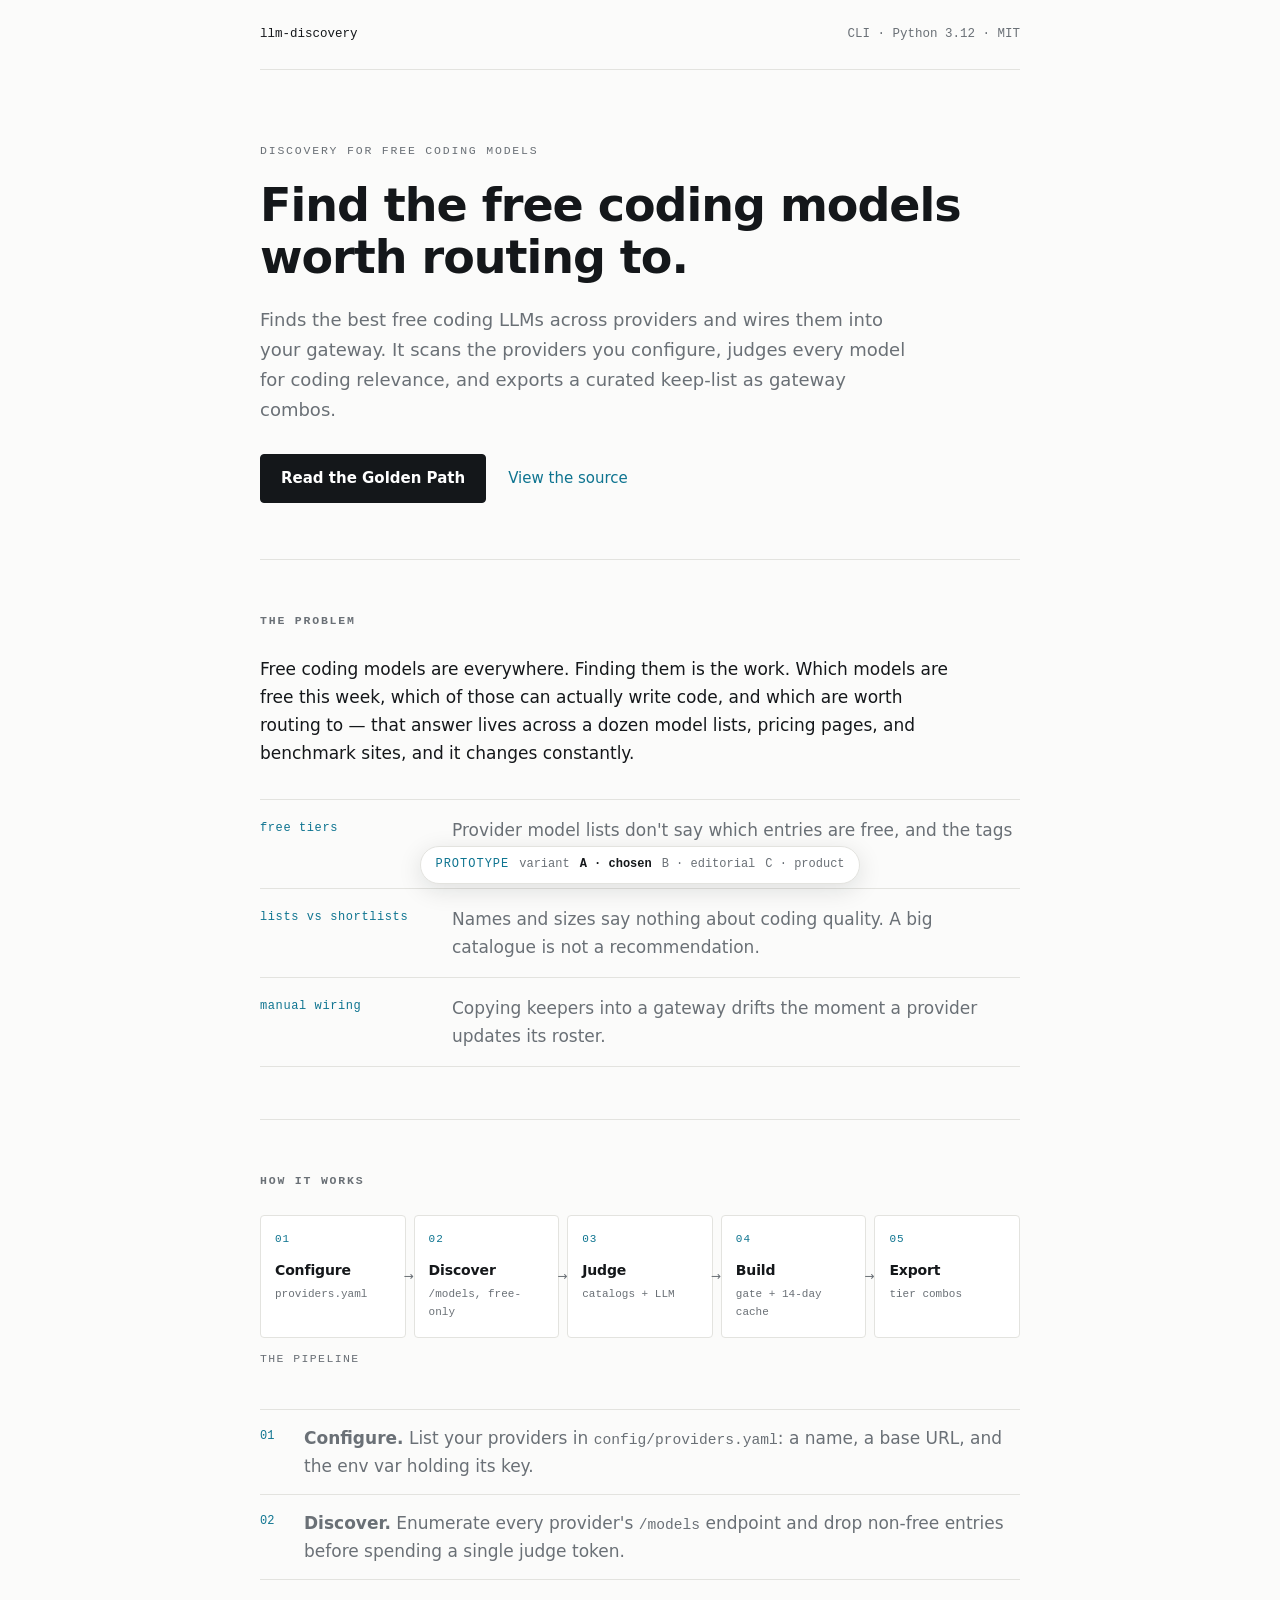
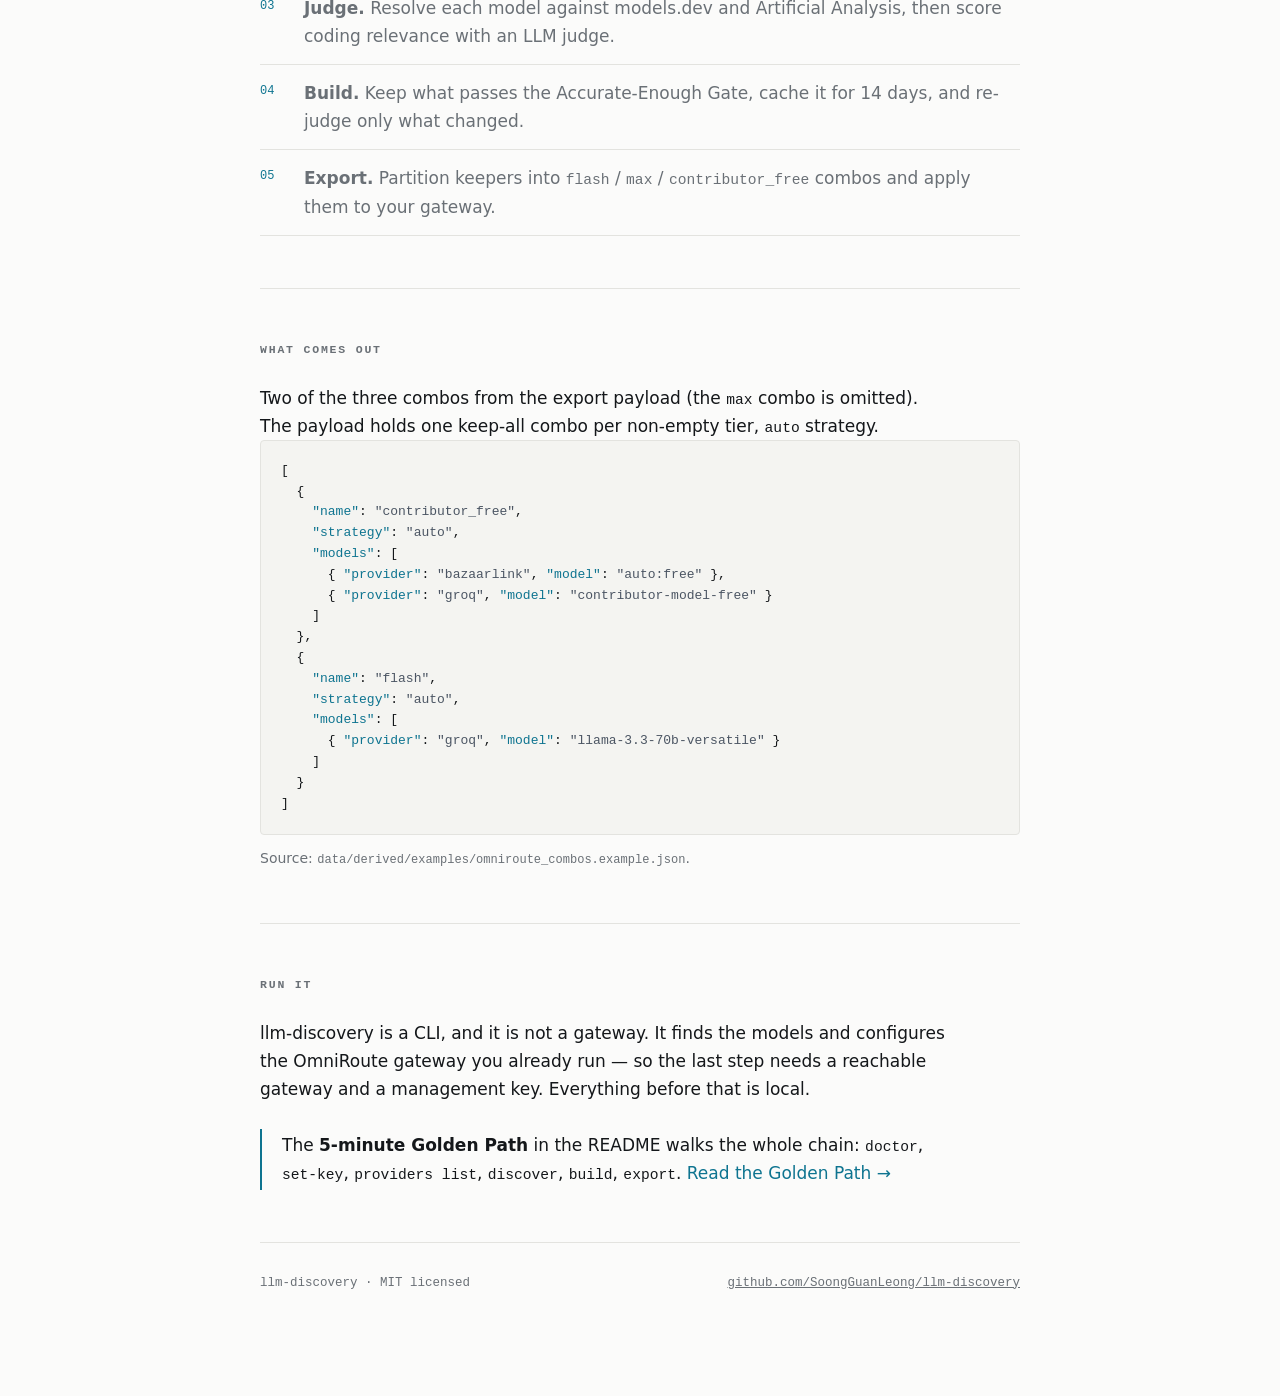
==== site/index.html @ a4102800 "prototype(#299): stop the variant bar clipping at 320px The bar was centred with left:50% and a tran" ====
<!doctype html>
<html lang="en">
<head>
<meta charset="utf-8">
<meta name="viewport" content="width=device-width, initial-scale=1">
<title>llm-discovery — free coding LLMs, wired into your gateway</title>
<meta name="description" content="Finds the best free coding LLMs across providers and wires them into your gateway.">
<style>
  :root {
    --bg: #fbfbfa;
    --ink: #14171a;
    --muted: #6a7076;
    --rule: #e3e3df;
    --tint: #f4f4f1;
    --accent: #0e7490;
    --sans: system-ui, -apple-system, "Segoe UI", Roboto, Helvetica, Arial, sans-serif;
    --mono: ui-monospace, SFMono-Regular, "SF Mono", Menlo, Consolas, monospace;
  }
  * { box-sizing: border-box; }
  html { -webkit-text-size-adjust: 100%; }
  body {
    margin: 0;
    padding: 0 24px 104px;
    background: var(--bg);
    color: var(--ink);
    font-family: var(--sans);
    font-size: 17px;
    line-height: 1.65;
  }
  .wrap { max-width: 760px; margin: 0 auto; }
  a { color: var(--accent); text-decoration: none; }
  a:hover { text-decoration: underline; text-underline-offset: 3px; }
  code { font-family: var(--mono); font-size: .86em; overflow-wrap: anywhere; }
  h1 { margin: 0; font-size: clamp(30px, 4.6vw, 46px); font-weight: 650; line-height: 1.14; letter-spacing: -0.022em; }

  header.top {
    display: flex;
    justify-content: space-between;
    align-items: baseline;
    gap: 12px;
    padding: 24px 0;
    border-bottom: 1px solid var(--rule);
    font-family: var(--mono);
    font-size: 12.5px;
    color: var(--muted);
  }
  header.top .name { color: var(--ink); }

  .hero { padding: 72px 0 56px; border-bottom: 1px solid var(--rule); }
  .eyebrow {
    margin: 0 0 18px;
    font-family: var(--mono);
    font-size: 11.5px;
    letter-spacing: 1.8px;
    text-transform: uppercase;
    color: var(--muted);
  }
  .hero h1 { max-width: 22ch; }
  .hero p.lede {
    max-width: 58ch;
    margin: 22px 0 30px;
    font-size: clamp(16px, 1.8vw, 18px);
    color: var(--muted);
  }
  .cta { display: flex; flex-wrap: wrap; align-items: center; gap: 22px; }
  .btn {
    display: inline-block;
    padding: 11px 20px;
    background: var(--ink);
    border: 1px solid var(--ink);
    border-radius: 4px;
    color: #fff;
    font-size: 15px;
    font-weight: 600;
  }
  .btn:hover { text-decoration: none; background: #2b3138; border-color: #2b3138; }
  .cta .quiet { font-size: 15px; }

  section { padding: 52px 0; border-bottom: 1px solid var(--rule); }
  section > h2 {
    margin: 0 0 24px;
    font-family: var(--mono);
    font-size: 11.5px;
    font-weight: 600;
    letter-spacing: 1.8px;
    text-transform: uppercase;
    color: var(--muted);
  }
  .measure { max-width: 64ch; }
  .measure p { margin: 0 0 20px; }
  .measure p:last-child { margin-bottom: 0; }

  ul.problems { list-style: none; margin: 32px 0 0; padding: 0; }
  ul.problems li {
    display: grid;
    grid-template-columns: 168px 1fr;
    gap: 24px;
    padding: 16px 0;
    border-top: 1px solid var(--rule);
  }
  ul.problems li:last-child { border-bottom: 1px solid var(--rule); }
  ul.problems .label {
    font-family: var(--mono);
    font-size: 12px;
    letter-spacing: .6px;
    color: var(--accent);
    padding-top: 3px;
  }
  ul.problems .text { color: var(--muted); }

  .pipe { display: grid; grid-template-columns: repeat(5, 1fr); gap: 8px; margin: 0; }
  .pipe .cell {
    position: relative;
    padding: 14px 14px 16px;
    background: #fff;
    border: 1px solid var(--rule);
    border-radius: 4px;
  }
  .pipe .n {
    display: block;
    margin-bottom: 10px;
    font-family: var(--mono);
    font-size: 11px;
    letter-spacing: 1px;
    color: var(--accent);
  }
  .pipe .label { display: block; font-size: 14px; font-weight: 600; letter-spacing: -0.01em; }
  .pipe .hint { display: block; margin-top: 3px; font-family: var(--mono); font-size: 11px; color: var(--muted); }
  .pipe .cell:not(:last-child)::after {
    content: "→";
    position: absolute;
    right: -9px;
    top: 50%;
    transform: translateY(-50%);
    font-size: 12px;
    color: var(--muted);
  }
  .pipe-caption {
    margin: 12px 0 0;
    font-family: var(--mono);
    font-size: 11.5px;
    letter-spacing: 1.4px;
    text-transform: uppercase;
    color: var(--muted);
  }
  ol.notes { list-style: none; margin: 40px 0 0; padding: 0; }
  ol.notes li {
    display: grid;
    grid-template-columns: 30px 1fr;
    gap: 14px;
    padding: 14px 0;
    border-top: 1px solid var(--rule);
  }
  ol.notes li:last-child { border-bottom: 1px solid var(--rule); }
  ol.notes .n { font-family: var(--mono); font-size: 12px; color: var(--accent); padding-top: 3px; }
  ol.notes b { font-weight: 600; }
  ol.notes span { color: var(--muted); }

  pre {
    margin: 0;
    padding: 20px;
    overflow-x: auto;
    background: var(--tint);
    border: 1px solid var(--rule);
    border-radius: 4px;
    font-family: var(--mono);
    font-size: 13px;
    line-height: 1.6;
  }
  pre .k { color: var(--accent); }
  pre .s { color: #4b5563; }
  .caption { margin: 12px 0 0; font-size: 14px; color: var(--muted); }

  .note {
    margin-top: 26px;
    padding: 2px 0 2px 20px;
    border-left: 2px solid var(--accent);
  }
  .note p { margin: 0; }

  footer {
    display: flex;
    justify-content: space-between;
    flex-wrap: wrap;
    gap: 8px;
    padding: 30px 0 0;
    font-family: var(--mono);
    font-size: 12.5px;
    color: var(--muted);
  }
  footer a { color: var(--muted); text-decoration: underline; }

  .proto-bar {
    position: fixed;
    left: 12px;
    right: 12px;
    bottom: 16px;
    margin: 0 auto;
    width: fit-content;
    display: flex;
    flex-wrap: wrap;
    justify-content: center;
    align-items: center;
    gap: 4px 10px;
    max-width: calc(100vw - 24px);
    padding: 8px 14px;
    background: #fff;
    border: 1px solid var(--rule);
    border-radius: 999px;
    box-shadow: 0 6px 24px rgba(20,23,26,.12);
    font-family: var(--mono);
    font-size: 12px;
    color: var(--muted);
    white-space: nowrap;
  }
  .proto-bar .tag { color: var(--accent); letter-spacing: 1px; }
  .proto-bar a { color: var(--muted); }
  .proto-bar a.here { color: var(--ink); font-weight: 700; }

  @media (max-width: 640px) {
    body { font-size: 16.5px; }
    .hero { padding-top: 52px; }
    ul.problems li { grid-template-columns: 1fr; gap: 4px; }
    .pipe { grid-template-columns: repeat(2, 1fr); }
    .pipe .cell:not(:last-child)::after { content: none; }
    .proto-bar { font-size: 11px; padding: 7px 12px; gap: 8px; }
  }
  @media (max-width: 420px) {
    .pipe { grid-template-columns: 1fr; }
    .proto-bar { border-radius: 14px; }
  }
</style>
</head>
<body>
<header class="top wrap">
    <span class="name">llm-discovery</span>
    <span>CLI · Python 3.12 · MIT</span>
</header>

<main class="wrap">

  <div class="hero">
    <p class="eyebrow">Discovery for free coding models</p>
    <h1>Find the free coding models worth routing to.</h1>
    <p class="lede">Finds the best free coding LLMs across providers and wires them into your gateway. It scans the providers you configure, judges every model for coding relevance, and exports a curated keep-list as gateway combos.</p>
    <div class="cta">
      <a class="btn" href="https://github.com/SoongGuanLeong/llm-discovery#5-minute-golden-path">Read the Golden Path</a>
      <a class="quiet" href="https://github.com/SoongGuanLeong/llm-discovery">View the source</a>
    </div>
  </div>

  <section>
    <h2>The problem</h2>
    <div class="measure">
      <p>Free coding models are everywhere. Finding them is the work. Which models are free this week, which of those can actually write code, and which are worth routing to — that answer lives across a dozen model lists, pricing pages, and benchmark sites, and it changes constantly.</p>
    </div>
    <ul class="problems">
      <li>
        <span class="label">free tiers</span>
        <span class="text">Provider model lists don't say which entries are free, and the tags move without notice.</span>
      </li>
      <li>
        <span class="label">lists vs shortlists</span>
        <span class="text">Names and sizes say nothing about coding quality. A big catalogue is not a recommendation.</span>
      </li>
      <li>
        <span class="label">manual wiring</span>
        <span class="text">Copying keepers into a gateway drifts the moment a provider updates its roster.</span>
      </li>
    </ul>
  </section>

  <section>
    <h2>How it works</h2>
    <div class="pipe">
      <div class="cell"><span class="n">01</span><span class="label">Configure</span><span class="hint">providers.yaml</span></div>
      <div class="cell"><span class="n">02</span><span class="label">Discover</span><span class="hint">/models, free-only</span></div>
      <div class="cell"><span class="n">03</span><span class="label">Judge</span><span class="hint">catalogs + LLM</span></div>
      <div class="cell"><span class="n">04</span><span class="label">Build</span><span class="hint">gate + 14-day cache</span></div>
      <div class="cell"><span class="n">05</span><span class="label">Export</span><span class="hint">tier combos</span></div>
    </div>
    <p class="pipe-caption">The pipeline</p>
    <ol class="notes">
      <li><span class="n">01</span><span><b>Configure.</b> <span>List your providers in <code>config/providers.yaml</code>: a name, a base URL, and the env var holding its key.</span></span></li>
      <li><span class="n">02</span><span><b>Discover.</b> <span>Enumerate every provider's <code>/models</code> endpoint and drop non-free entries before spending a single judge token.</span></span></li>
      <li><span class="n">03</span><span><b>Judge.</b> <span>Resolve each model against models.dev and Artificial Analysis, then score coding relevance with an LLM judge.</span></span></li>
      <li><span class="n">04</span><span><b>Build.</b> <span>Keep what passes the Accurate-Enough Gate, cache it for 14 days, and re-judge only what changed.</span></span></li>
      <li><span class="n">05</span><span><b>Export.</b> <span>Partition keepers into <code>flash</code> / <code>max</code> / <code>contributor_free</code> combos and apply them to your gateway.</span></span></li>
    </ol>
  </section>

  <section>
    <h2>What comes out</h2>
    <div class="measure">
      <p>Two of the three combos from the export payload (the <code>max</code> combo is omitted). The payload holds one keep-all combo per non-empty tier, <code>auto</code> strategy.</p>
    </div>
<pre>[
  {
    <span class="k">"name"</span>: <span class="s">"contributor_free"</span>,
    <span class="k">"strategy"</span>: <span class="s">"auto"</span>,
    <span class="k">"models"</span>: [
      { <span class="k">"provider"</span>: <span class="s">"bazaarlink"</span>, <span class="k">"model"</span>: <span class="s">"auto:free"</span> },
      { <span class="k">"provider"</span>: <span class="s">"groq"</span>, <span class="k">"model"</span>: <span class="s">"contributor-model-free"</span> }
    ]
  },
  {
    <span class="k">"name"</span>: <span class="s">"flash"</span>,
    <span class="k">"strategy"</span>: <span class="s">"auto"</span>,
    <span class="k">"models"</span>: [
      { <span class="k">"provider"</span>: <span class="s">"groq"</span>, <span class="k">"model"</span>: <span class="s">"llama-3.3-70b-versatile"</span> }
    ]
  }
]</pre>
    <p class="caption">Source: <code>data/derived/examples/omniroute_combos.example.json</code>.</p>
  </section>

  <section>
    <h2>Run it</h2>
    <div class="measure">
      <p>llm-discovery is a CLI, and it is not a gateway. It finds the models and configures the OmniRoute gateway you already run — so the last step needs a reachable gateway and a management key. Everything before that is local.</p>
      <div class="note">
        <p>The <strong>5-minute Golden Path</strong> in the README walks the whole chain: <code>doctor</code>, <code>set-key</code>, <code>providers list</code>, <code>discover</code>, <code>build</code>, <code>export</code>. <a href="https://github.com/SoongGuanLeong/llm-discovery#5-minute-golden-path">Read the Golden Path →</a></p>
      </div>
    </div>
  </section>

</main>

<footer class="wrap">
  <span>llm-discovery · MIT licensed</span>
  <a href="https://github.com/SoongGuanLeong/llm-discovery">github.com/SoongGuanLeong/llm-discovery</a>
</footer>

<nav class="proto-bar" aria-label="Prototype variants">
  <span class="tag">PROTOTYPE</span>
  <span>variant</span>
  <a class="here" href="index.html" aria-current="page">A · chosen</a>
  <a href="variant-b.html">B · editorial</a>
  <a href="variant-c.html">C · product</a>
</nav>
</body>
</html>
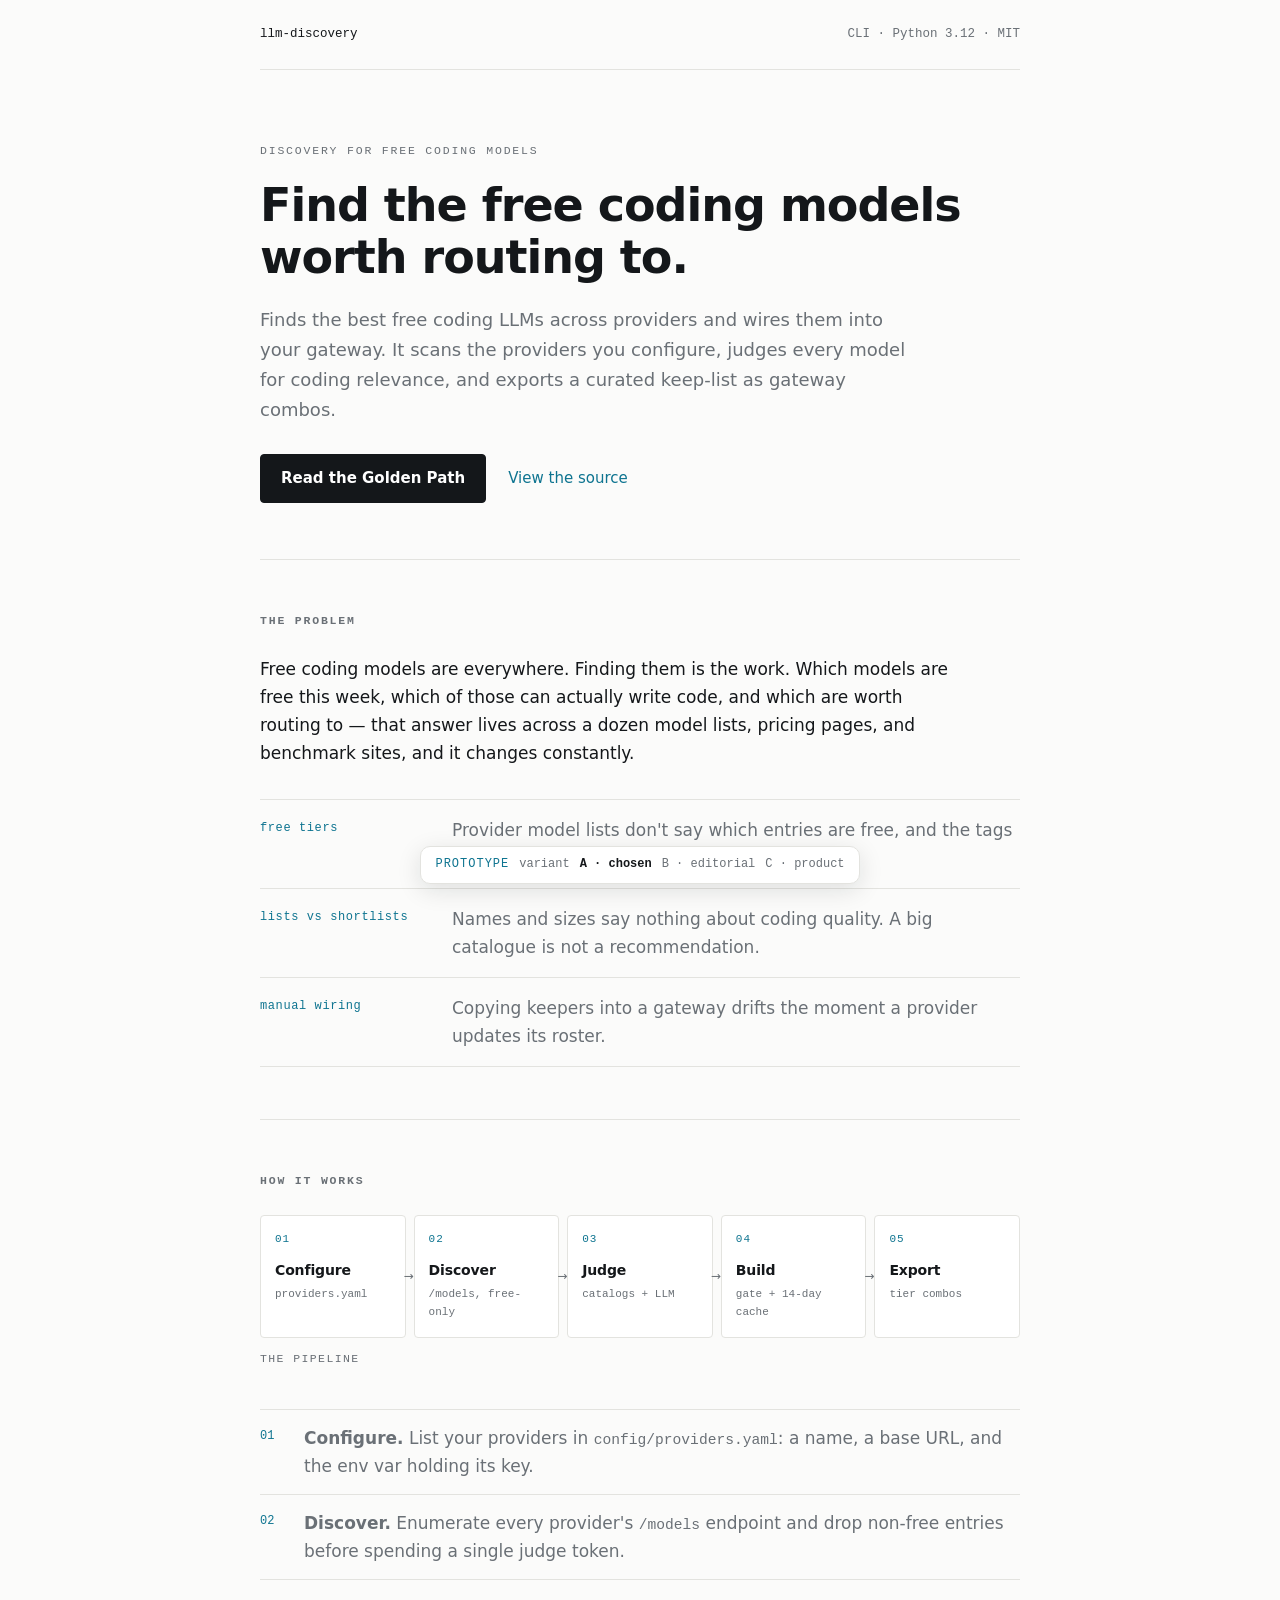
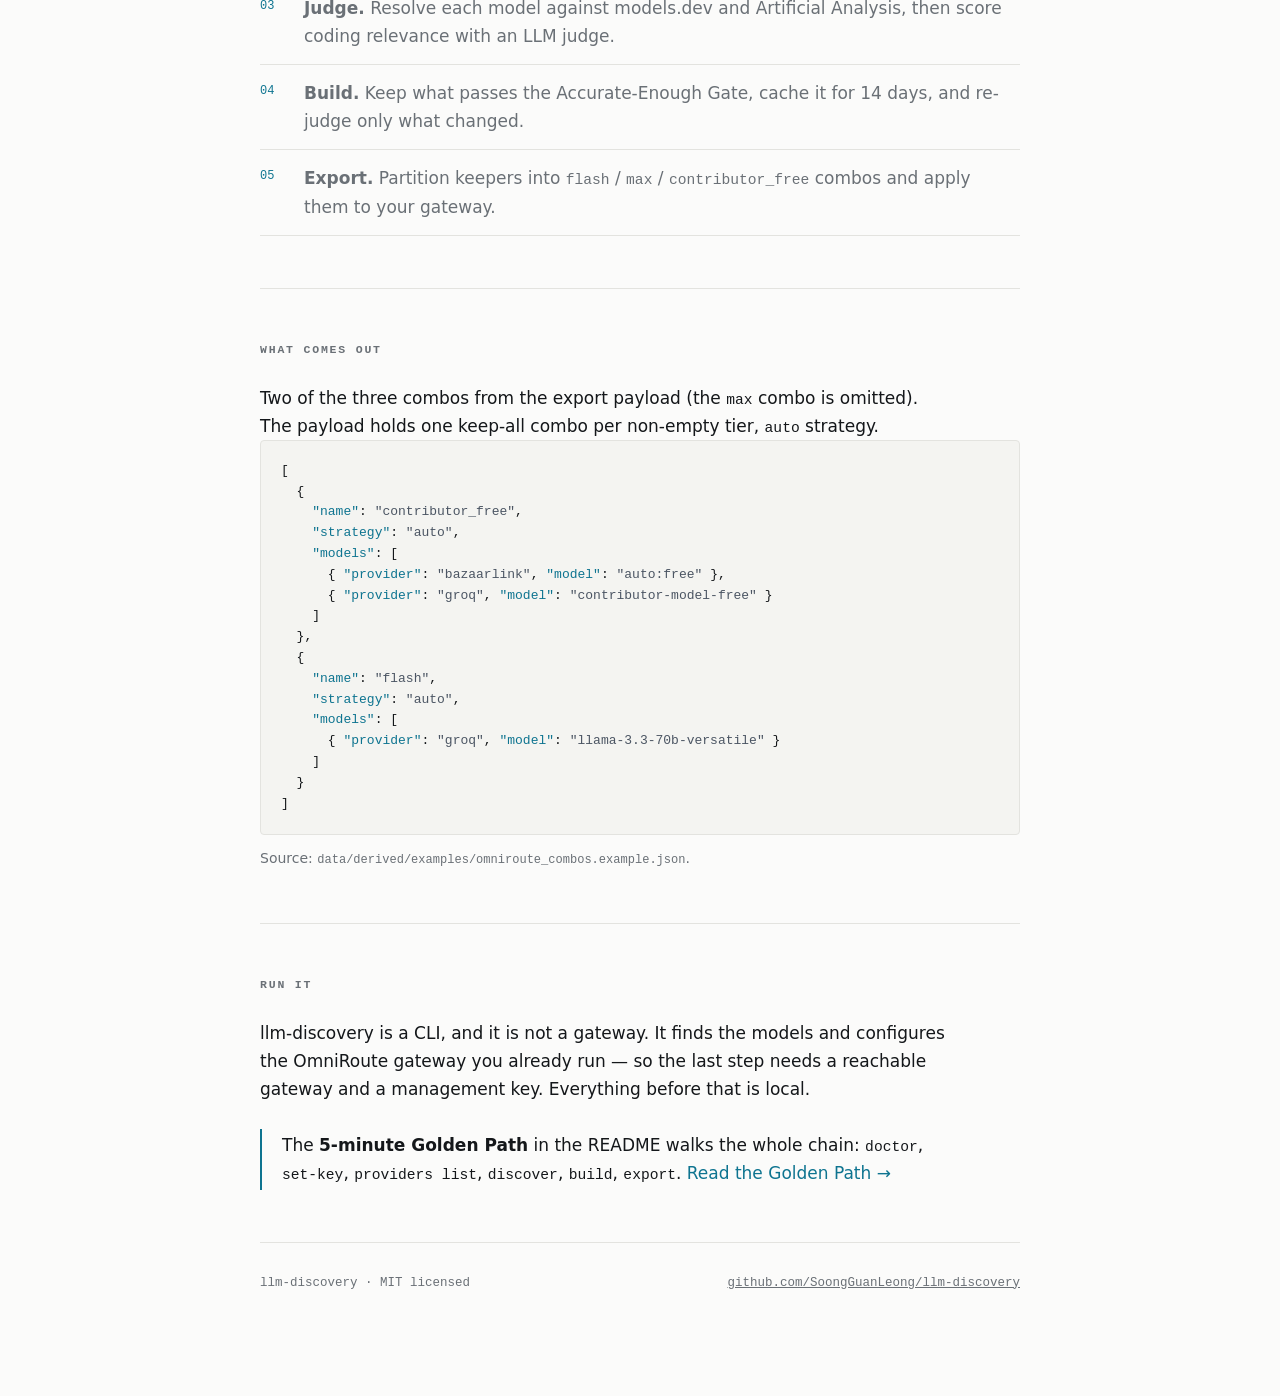
==== commit e39eda4a: "prototype(#299): one radius for the variant bar at every width The 420px rule swapped the bar's pill" ====
--- a/site/index.html
+++ b/site/index.html
@@ -206,7 +206,7 @@
     padding: 8px 14px;
     background: #fff;
     border: 1px solid var(--rule);
-    border-radius: 999px;
+    border-radius: 10px;
     box-shadow: 0 6px 24px rgba(20,23,26,.12);
     font-family: var(--mono);
     font-size: 12px;
@@ -227,7 +227,6 @@
   }
   @media (max-width: 420px) {
     .pipe { grid-template-columns: 1fr; }
-    .proto-bar { border-radius: 14px; }
   }
 </style>
 </head>
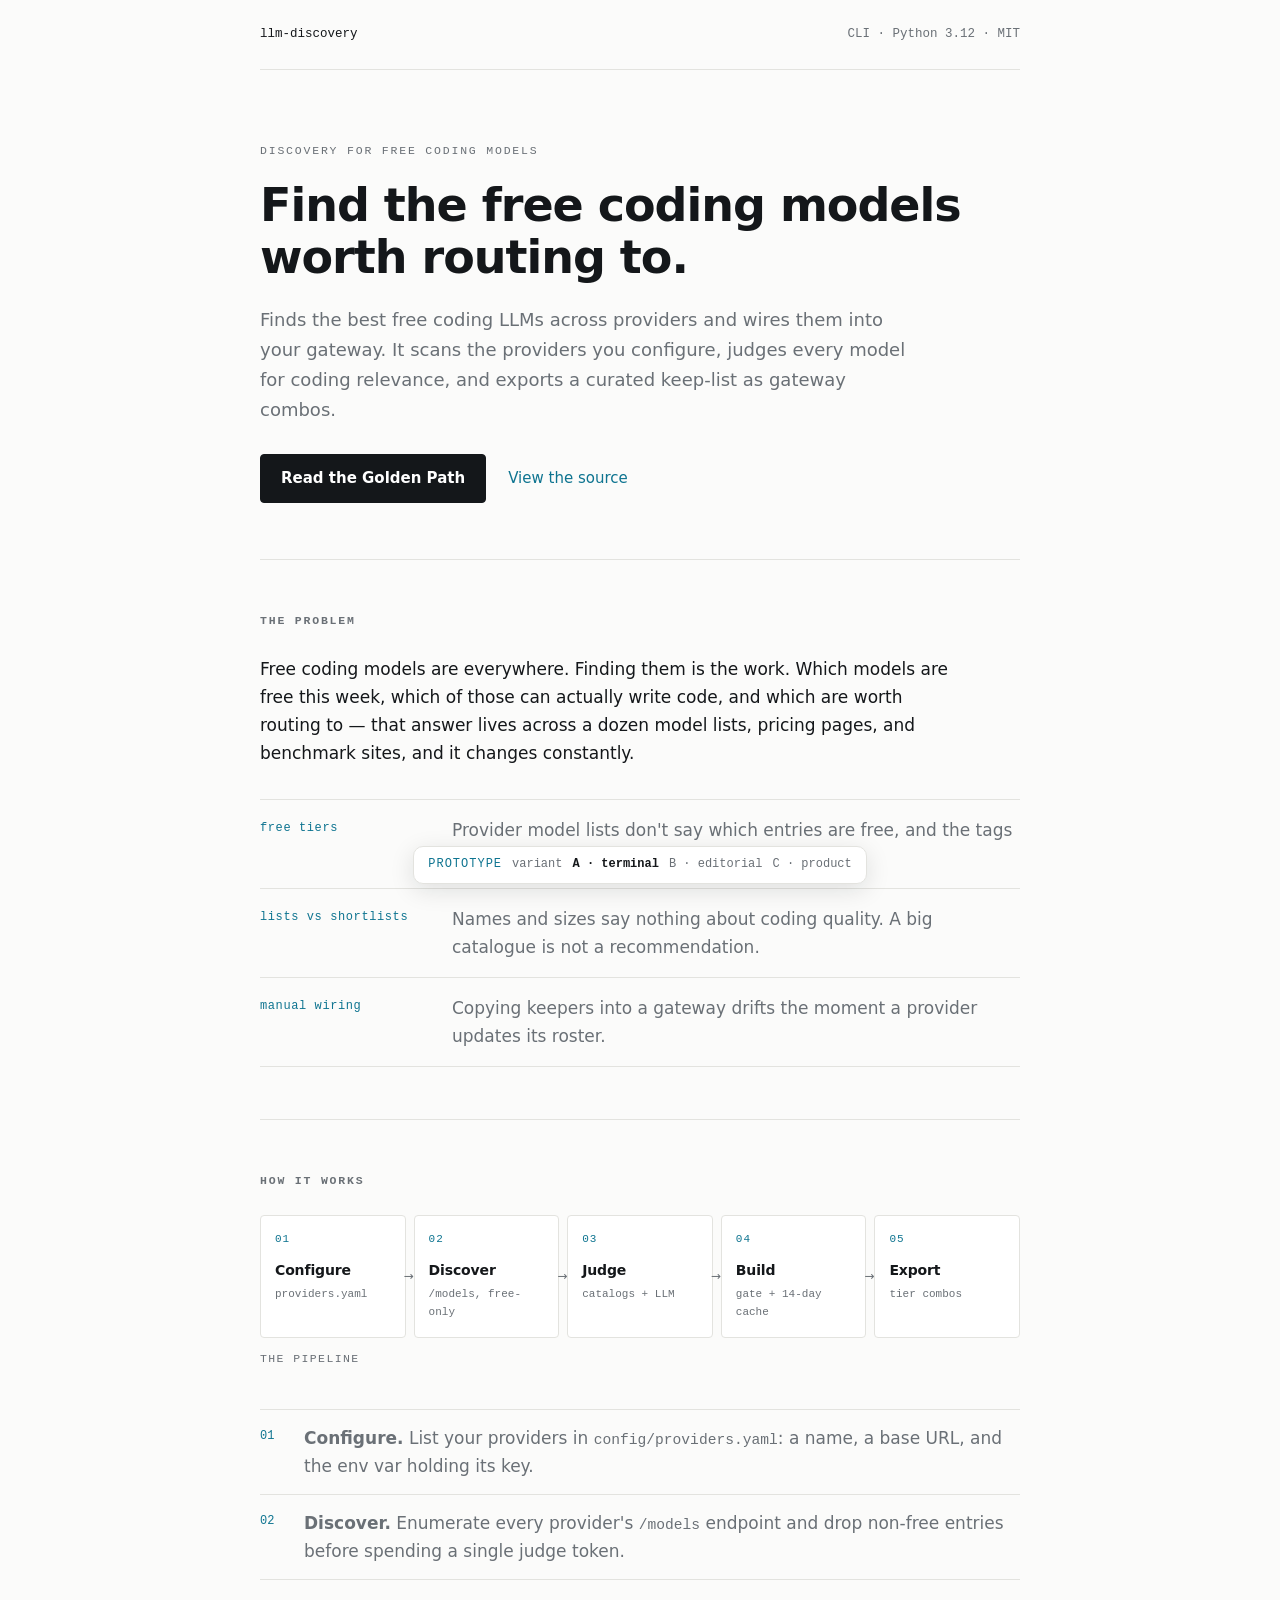
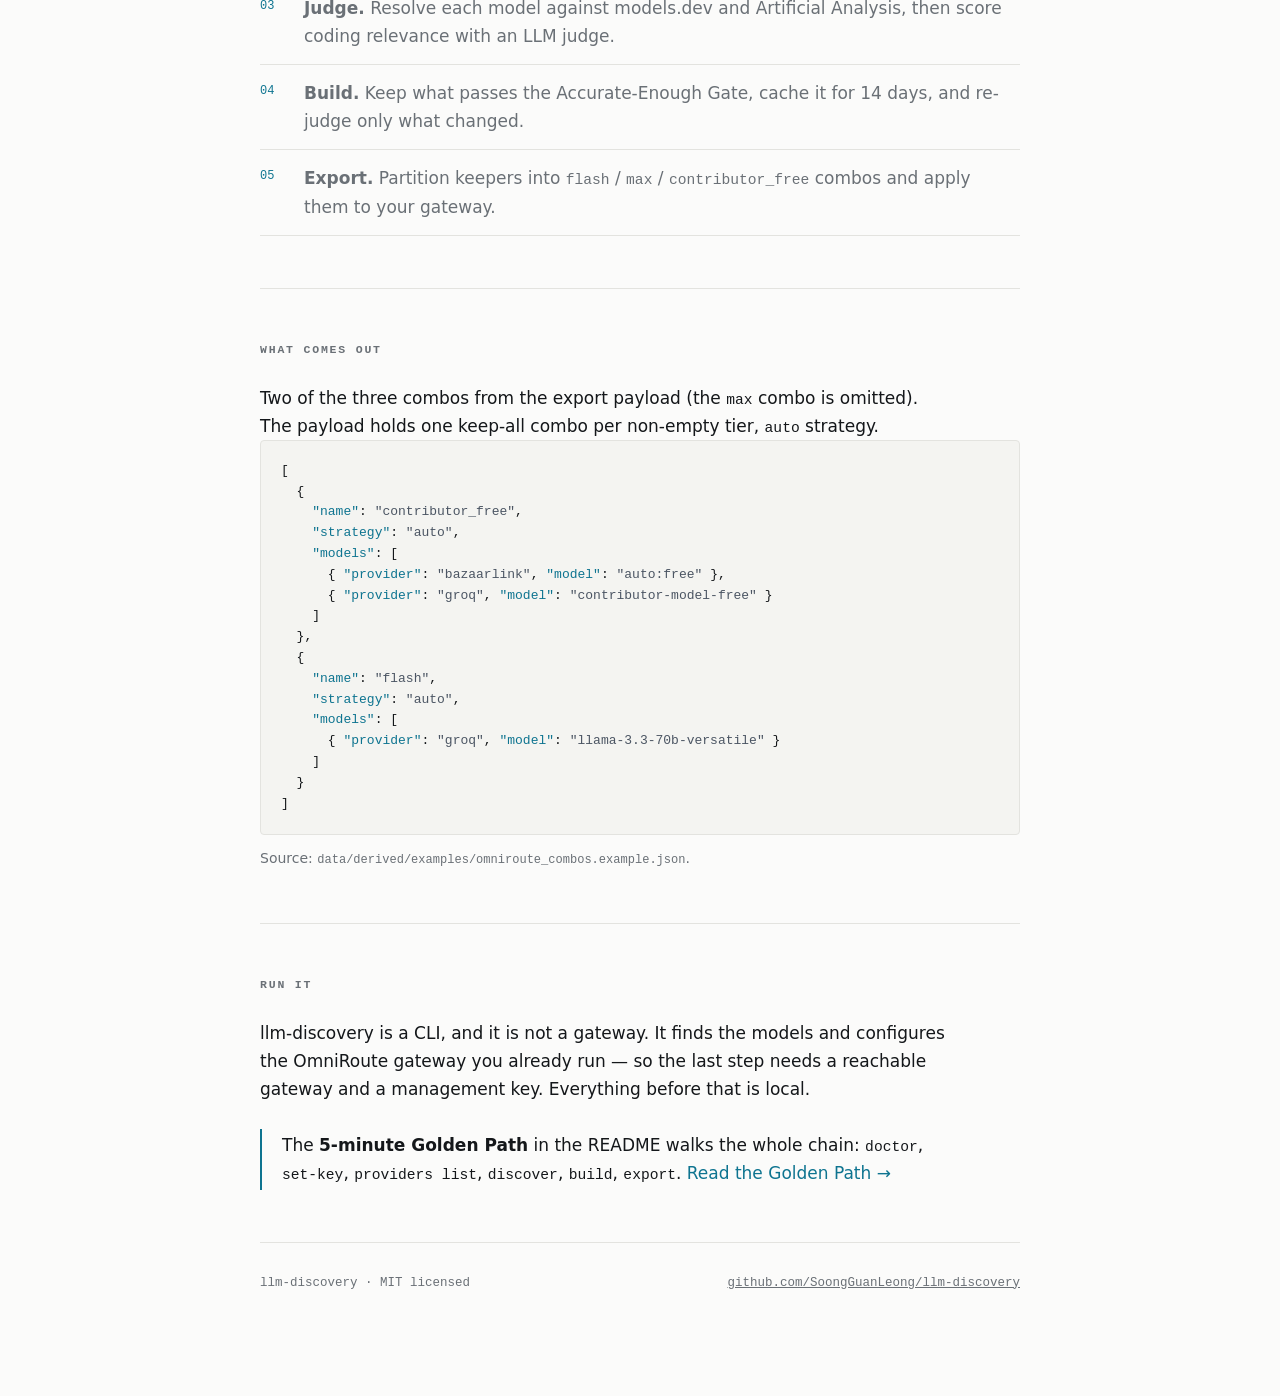
==== commit 1eb35120: "prototype(#299): name variant A the same on every page The chosen page labelled A "A · chosen" while" ====
--- a/site/index.html
+++ b/site/index.html
@@ -333,7 +333,7 @@
 <nav class="proto-bar" aria-label="Prototype variants">
   <span class="tag">PROTOTYPE</span>
   <span>variant</span>
-  <a class="here" href="index.html" aria-current="page">A · chosen</a>
+  <a class="here" href="index.html" aria-current="page">A · terminal</a>
   <a href="variant-b.html">B · editorial</a>
   <a href="variant-c.html">C · product</a>
 </nav>
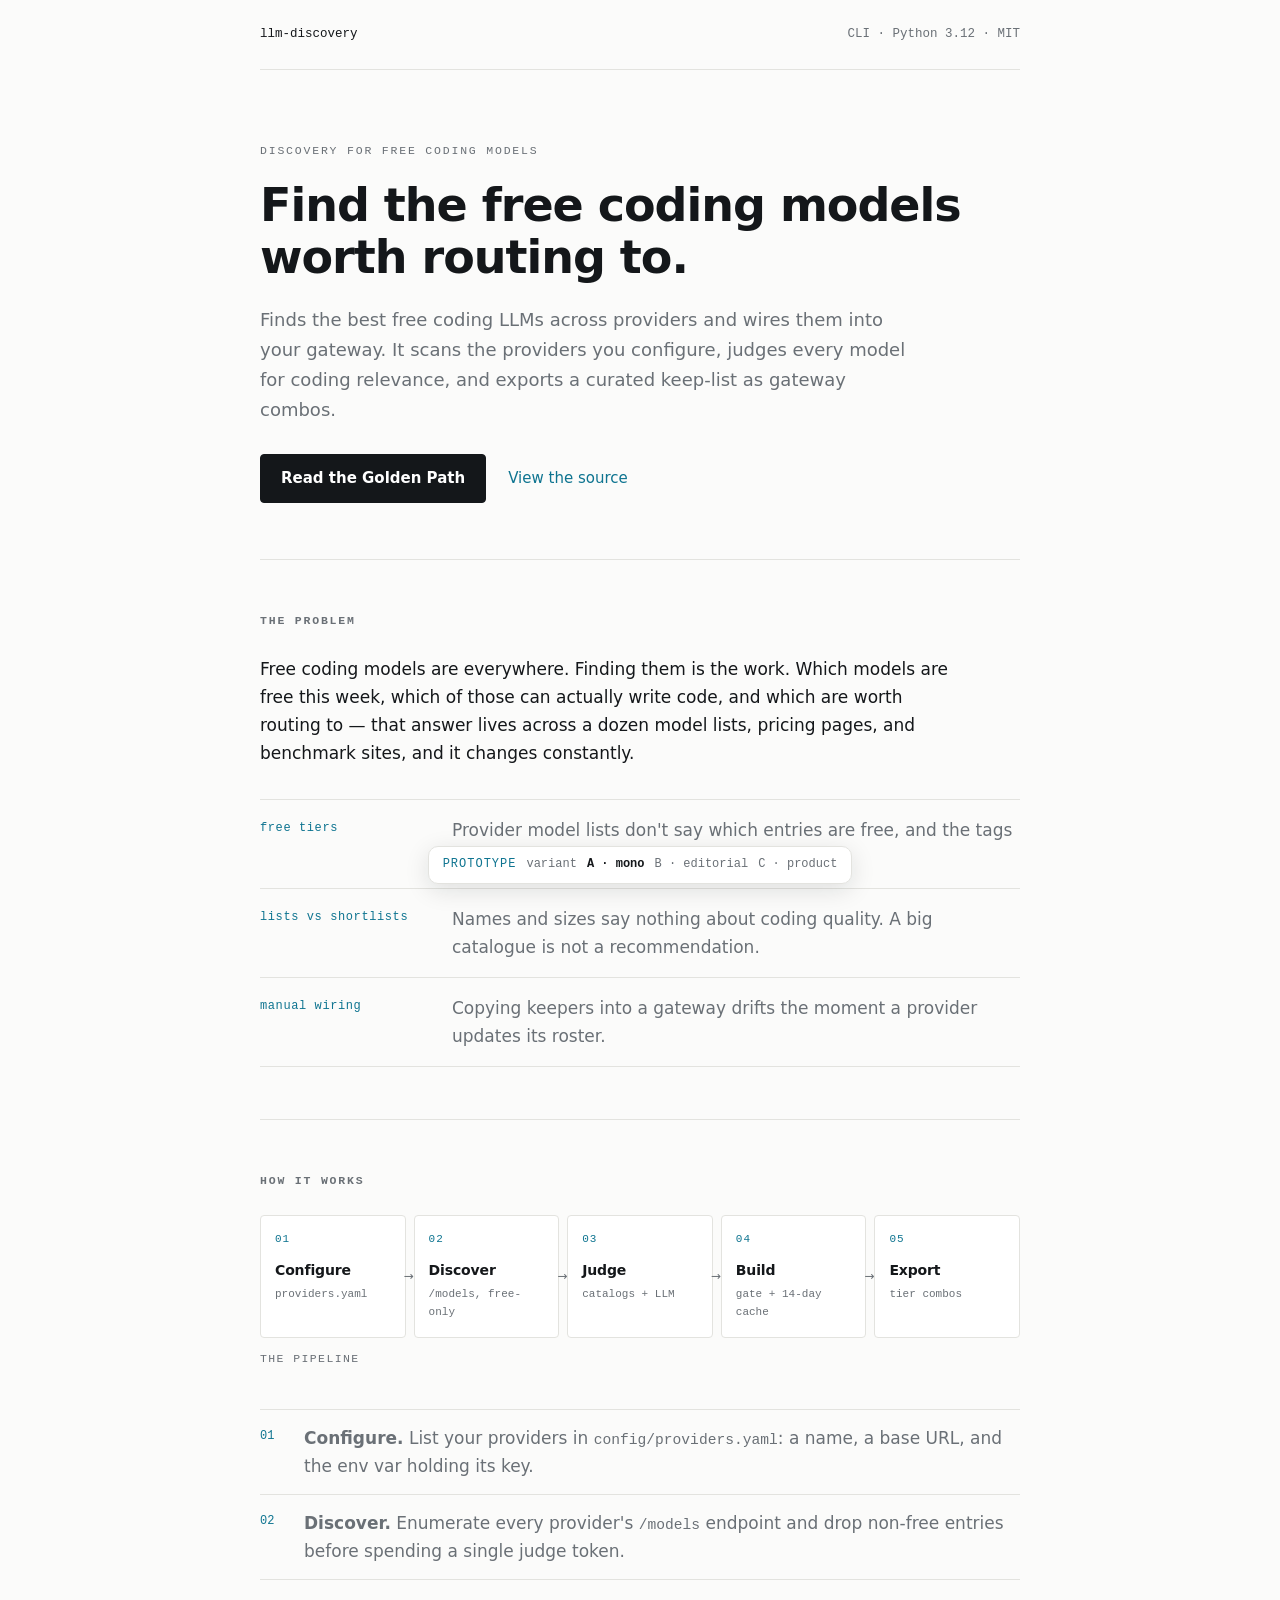
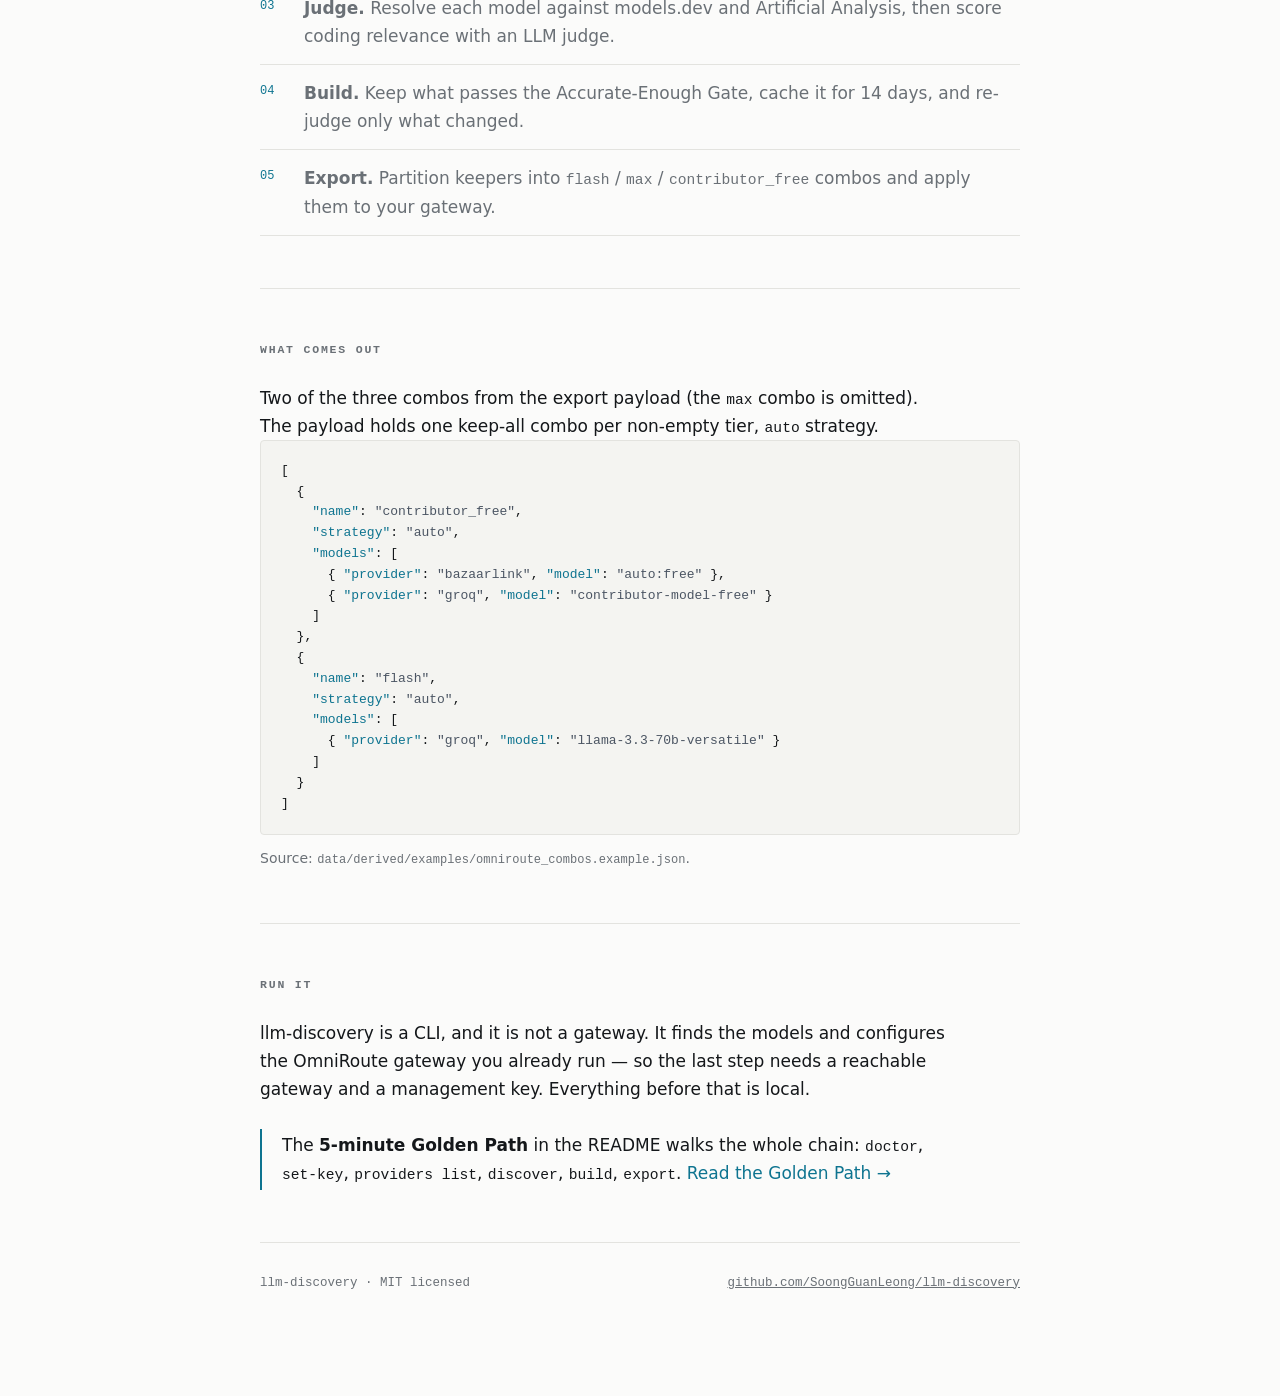
==== commit f6e73080: "prototype(#299): shorten variant A's bar label to "A · mono" "A · terminal" was long enough to push " ====
--- a/site/index.html
+++ b/site/index.html
@@ -333,7 +333,7 @@
 <nav class="proto-bar" aria-label="Prototype variants">
   <span class="tag">PROTOTYPE</span>
   <span>variant</span>
-  <a class="here" href="index.html" aria-current="page">A · terminal</a>
+  <a class="here" href="index.html" aria-current="page">A · mono</a>
   <a href="variant-b.html">B · editorial</a>
   <a href="variant-c.html">C · product</a>
 </nav>
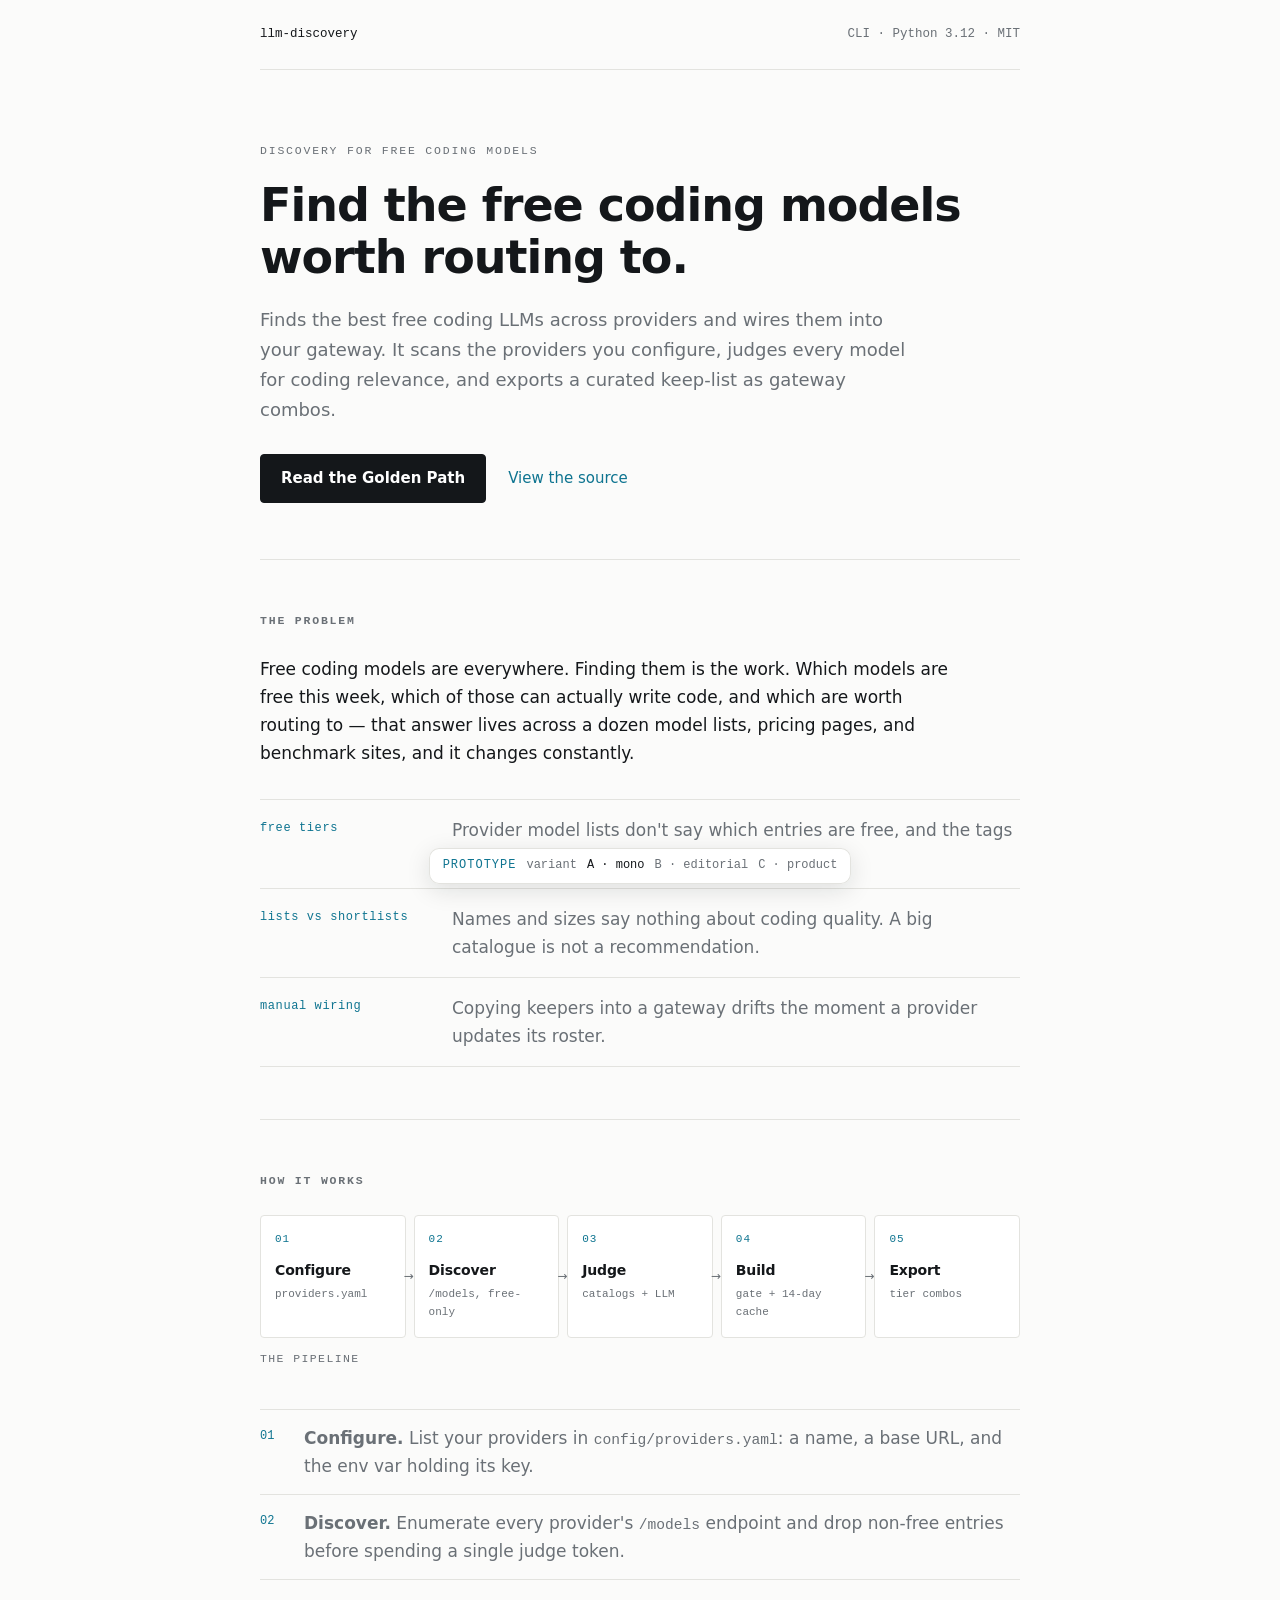
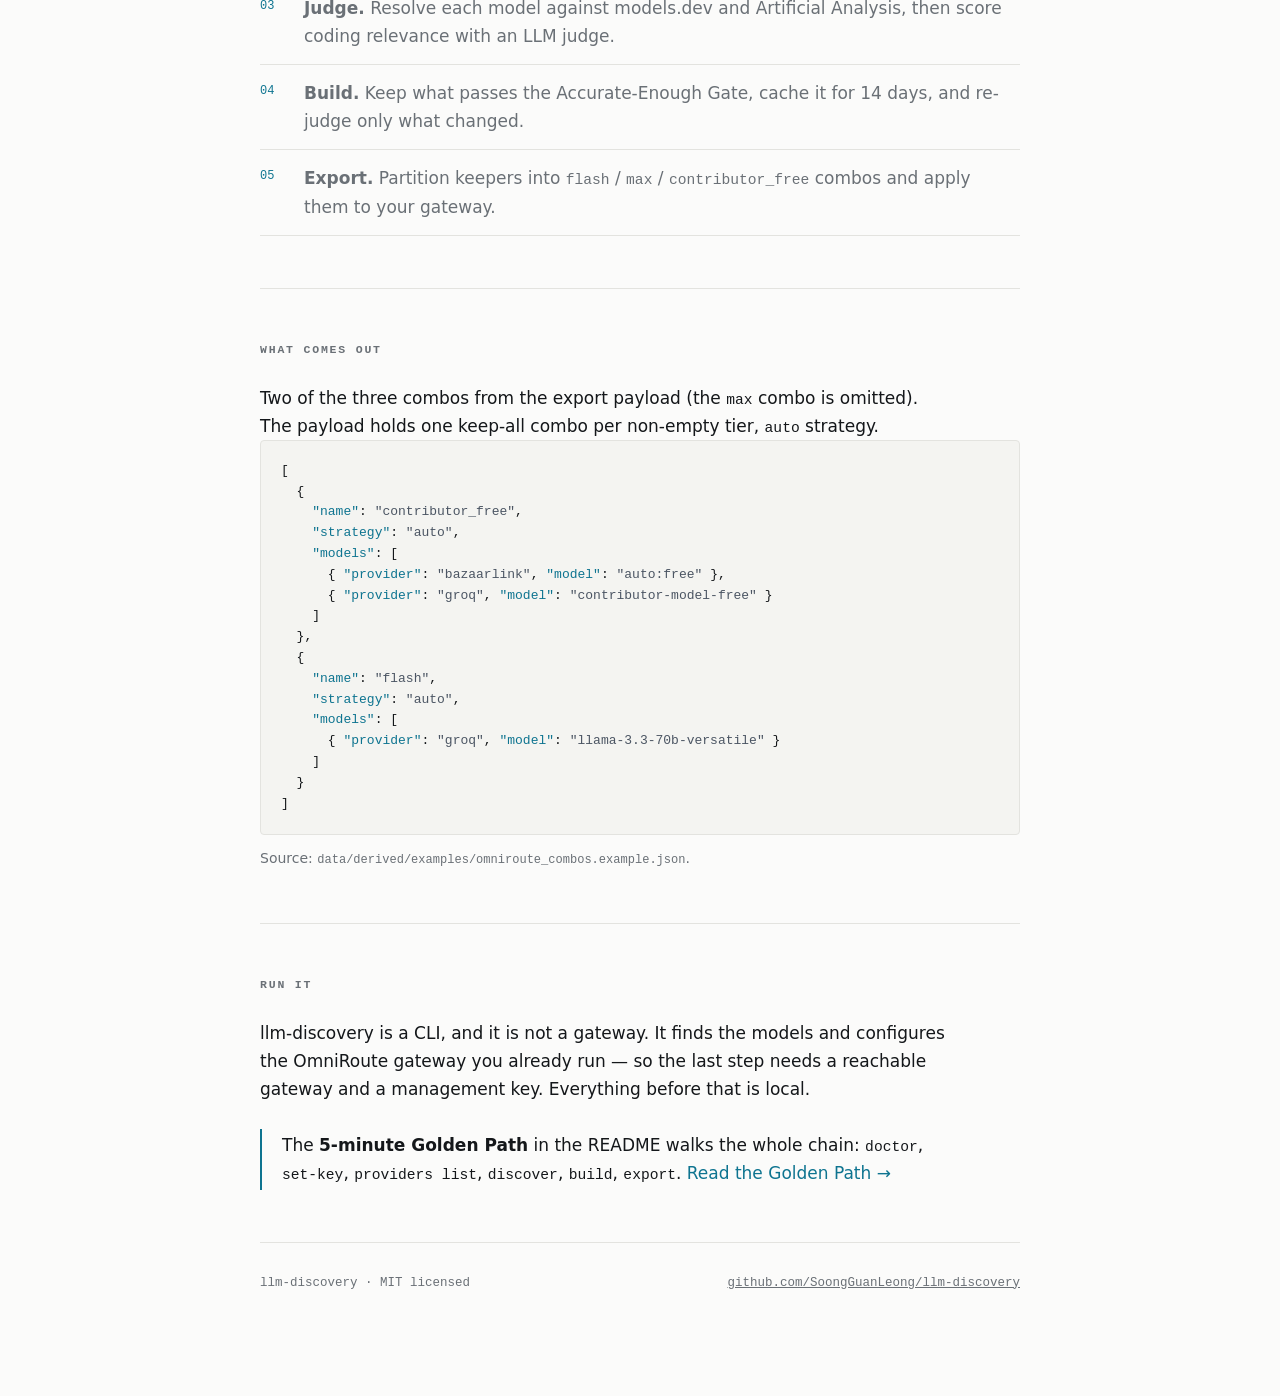
==== commit b9601ac3: "prototype(#299): equalise the bar width and drop bold on the current link The 2px that kept A's bar " ====
--- a/site/index.html
+++ b/site/index.html
@@ -205,9 +205,8 @@
     max-width: calc(100vw - 24px);
     padding: 8px 14px;
     background: #fff;
-    border: 1px solid var(--rule);
     border-radius: 10px;
-    box-shadow: 0 6px 24px rgba(20,23,26,.12);
+    box-shadow: inset 0 0 0 1px var(--rule), 0 6px 24px rgba(20,23,26,.12);
     font-family: var(--mono);
     font-size: 12px;
     color: var(--muted);
@@ -215,7 +214,7 @@
   }
   .proto-bar .tag { color: var(--accent); letter-spacing: 1px; }
   .proto-bar a { color: var(--muted); }
-  .proto-bar a.here { color: var(--ink); font-weight: 700; }
+  .proto-bar a.here { color: var(--ink); }
 
   @media (max-width: 640px) {
     body { font-size: 16.5px; }
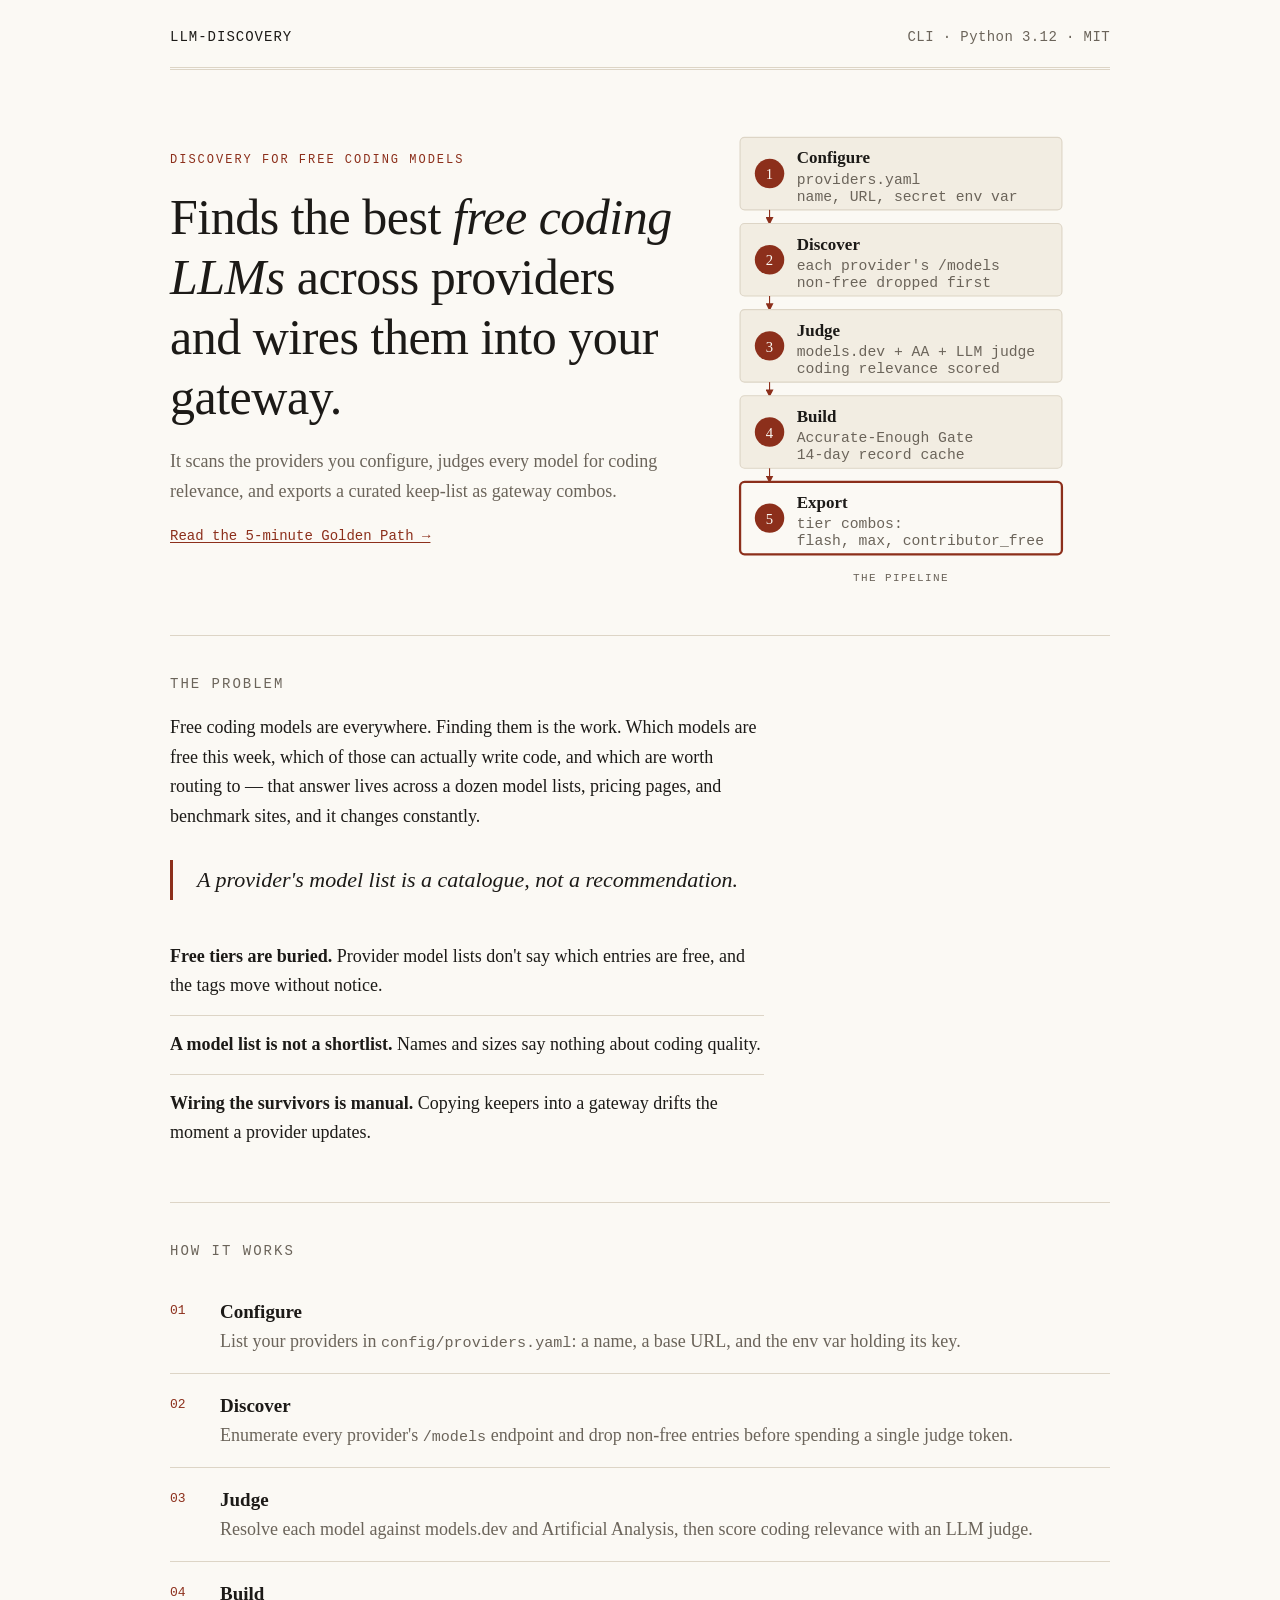
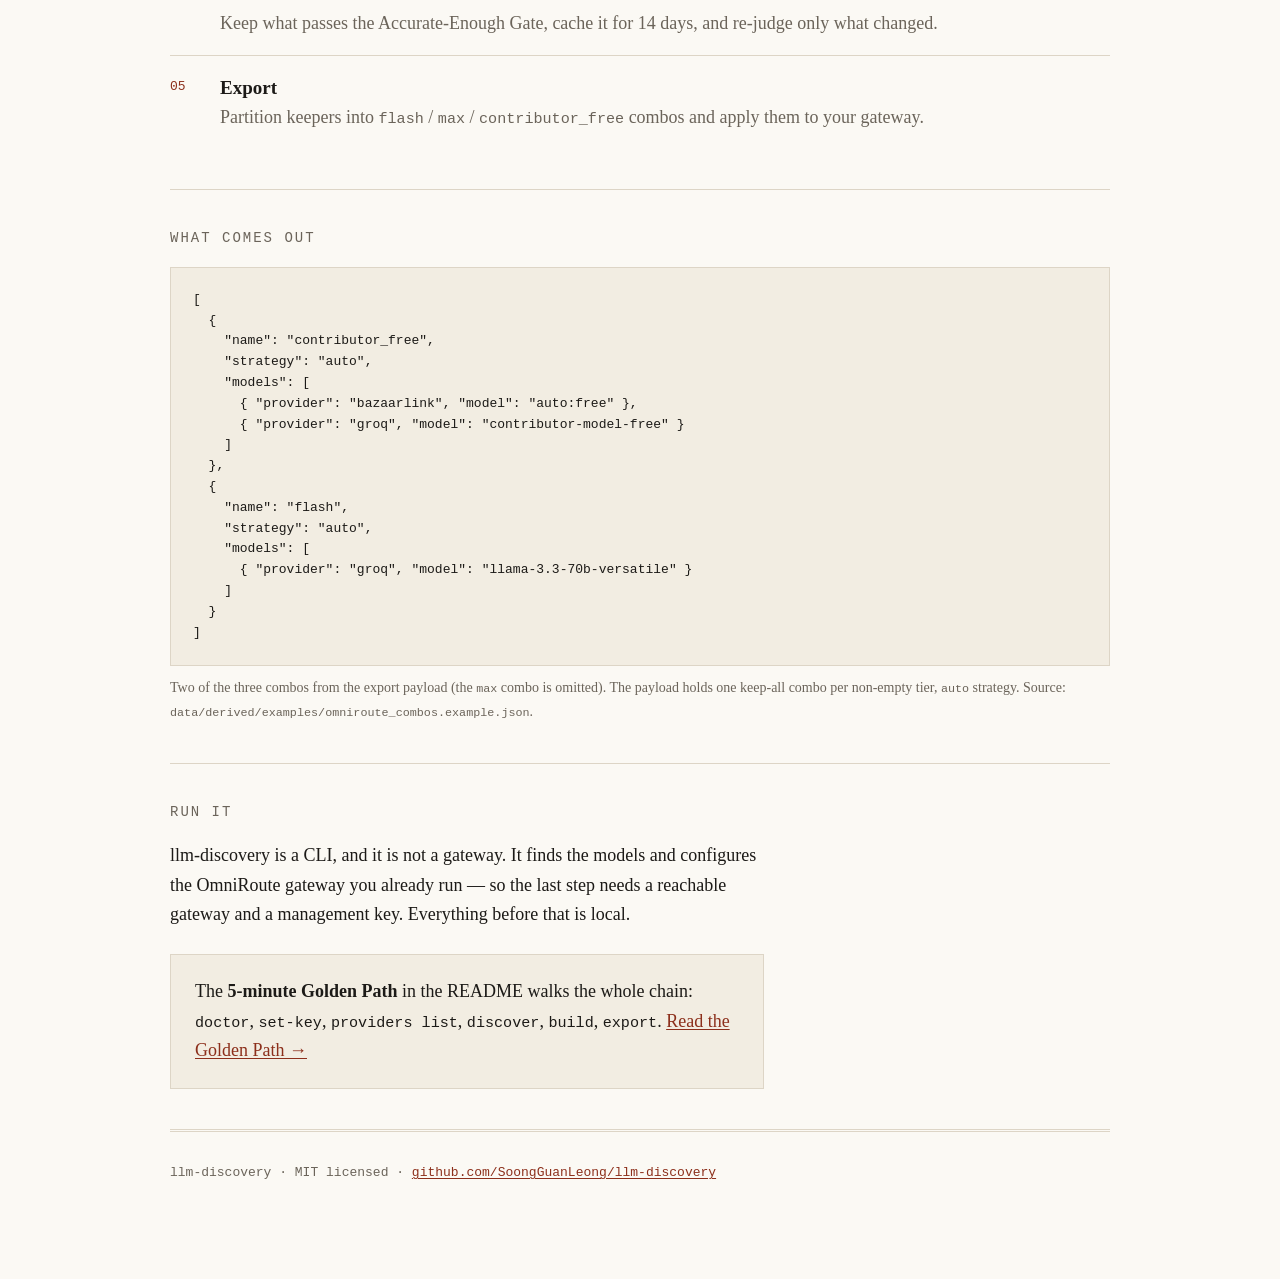
==== commit 69d326a2: "feat(#307): promote editorial page as the production landing page Deploy the editorial prototype (va" ====
--- a/site/index.html
+++ b/site/index.html
@@ -7,225 +7,150 @@
 <meta name="description" content="Finds the best free coding LLMs across providers and wires them into your gateway.">
 <style>
   :root {
-    --bg: #fbfbfa;
-    --ink: #14171a;
-    --muted: #6a7076;
-    --rule: #e3e3df;
-    --tint: #f4f4f1;
-    --accent: #0e7490;
-    --sans: system-ui, -apple-system, "Segoe UI", Roboto, Helvetica, Arial, sans-serif;
-    --mono: ui-monospace, SFMono-Regular, "SF Mono", Menlo, Consolas, monospace;
+    --paper: #fbf9f4;
+    --ink: #1c1a17;
+    --muted: #6b645a;
+    --rule: #ddd5c6;
+    --tint: #f2ede2;
+    --accent: #8c2f1b;
+    --serif: Georgia, "Iowan Old Style", "Times New Roman", serif;
+    --mono: ui-monospace, SFMono-Regular, Menlo, Consolas, monospace;
   }
   * { box-sizing: border-box; }
   html { -webkit-text-size-adjust: 100%; }
   body {
     margin: 0;
-    padding: 0 24px 104px;
-    background: var(--bg);
+    padding: 0 24px 96px;
+    background: var(--paper);
     color: var(--ink);
-    font-family: var(--sans);
-    font-size: 17px;
+    font-family: var(--serif);
+    font-size: 18px;
     line-height: 1.65;
   }
-  .wrap { max-width: 760px; margin: 0 auto; }
-  a { color: var(--accent); text-decoration: none; }
-  a:hover { text-decoration: underline; text-underline-offset: 3px; }
-  code { font-family: var(--mono); font-size: .86em; overflow-wrap: anywhere; }
-  h1 { margin: 0; font-size: clamp(30px, 4.6vw, 46px); font-weight: 650; line-height: 1.14; letter-spacing: -0.022em; }
+  .wrap { max-width: 940px; margin: 0 auto; }
+  a { color: var(--accent); text-decoration: underline; text-underline-offset: 2px; }
+  h1, h2, h3 { font-weight: 400; line-height: 1.2; }
+  code { font-family: var(--mono); font-size: .84em; overflow-wrap: anywhere; }
 
   header.top {
     display: flex;
     justify-content: space-between;
     align-items: baseline;
-    gap: 12px;
-    padding: 24px 0;
-    border-bottom: 1px solid var(--rule);
-    font-family: var(--mono);
-    font-size: 12.5px;
-    color: var(--muted);
-  }
-  header.top .name { color: var(--ink); }
-
-  .hero { padding: 72px 0 56px; border-bottom: 1px solid var(--rule); }
+    padding: 26px 0 18px;
+    border-bottom: 3px double var(--rule);
+    font-size: 14px;
+    color: var(--muted);
+    font-family: var(--mono);
+    letter-spacing: .4px;
+  }
+  header.top .name { color: var(--ink); letter-spacing: 1px; text-transform: uppercase; }
+
+  .hero {
+    display: grid;
+    grid-template-columns: 1.15fr .85fr;
+    gap: 48px;
+    align-items: center;
+    padding: 56px 0 48px;
+  }
   .eyebrow {
-    margin: 0 0 18px;
-    font-family: var(--mono);
-    font-size: 11.5px;
-    letter-spacing: 1.8px;
+    margin: 0 0 16px;
+    font-family: var(--mono);
+    font-size: 12px;
+    letter-spacing: 2px;
     text-transform: uppercase;
-    color: var(--muted);
-  }
-  .hero h1 { max-width: 22ch; }
-  .hero p.lede {
-    max-width: 58ch;
-    margin: 22px 0 30px;
-    font-size: clamp(16px, 1.8vw, 18px);
-    color: var(--muted);
-  }
-  .cta { display: flex; flex-wrap: wrap; align-items: center; gap: 22px; }
-  .btn {
-    display: inline-block;
-    padding: 11px 20px;
-    background: var(--ink);
-    border: 1px solid var(--ink);
-    border-radius: 4px;
-    color: #fff;
-    font-size: 15px;
-    font-weight: 600;
-  }
-  .btn:hover { text-decoration: none; background: #2b3138; border-color: #2b3138; }
-  .cta .quiet { font-size: 15px; }
-
-  section { padding: 52px 0; border-bottom: 1px solid var(--rule); }
-  section > h2 {
-    margin: 0 0 24px;
-    font-family: var(--mono);
-    font-size: 11.5px;
-    font-weight: 600;
-    letter-spacing: 1.8px;
-    text-transform: uppercase;
-    color: var(--muted);
-  }
-  .measure { max-width: 64ch; }
-  .measure p { margin: 0 0 20px; }
-  .measure p:last-child { margin-bottom: 0; }
-
-  ul.problems { list-style: none; margin: 32px 0 0; padding: 0; }
-  ul.problems li {
-    display: grid;
-    grid-template-columns: 168px 1fr;
-    gap: 24px;
-    padding: 16px 0;
-    border-top: 1px solid var(--rule);
-  }
-  ul.problems li:last-child { border-bottom: 1px solid var(--rule); }
-  ul.problems .label {
-    font-family: var(--mono);
-    font-size: 12px;
-    letter-spacing: .6px;
     color: var(--accent);
-    padding-top: 3px;
-  }
-  ul.problems .text { color: var(--muted); }
-
-  .pipe { display: grid; grid-template-columns: repeat(5, 1fr); gap: 8px; margin: 0; }
-  .pipe .cell {
-    position: relative;
-    padding: 14px 14px 16px;
-    background: #fff;
-    border: 1px solid var(--rule);
-    border-radius: 4px;
-  }
-  .pipe .n {
-    display: block;
-    margin-bottom: 10px;
+  }
+  .hero h1 {
+    margin: 0 0 20px;
+    font-size: clamp(30px, 4.4vw, 50px);
+    letter-spacing: -0.5px;
+  }
+  .hero h1 em { font-style: italic; }
+  .hero p.lede { margin: 0 0 18px; color: var(--muted); font-size: 18px; }
+  .hero .read { font-family: var(--mono); font-size: 14px; }
+
+  figure.pipeline { margin: 0; max-width: 340px; }
+  figure.pipeline svg { display: block; width: 100%; height: auto; }
+  figure.pipeline figcaption {
+    margin-top: 10px;
     font-family: var(--mono);
     font-size: 11px;
-    letter-spacing: 1px;
-    color: var(--accent);
-  }
-  .pipe .label { display: block; font-size: 14px; font-weight: 600; letter-spacing: -0.01em; }
-  .pipe .hint { display: block; margin-top: 3px; font-family: var(--mono); font-size: 11px; color: var(--muted); }
-  .pipe .cell:not(:last-child)::after {
-    content: "→";
-    position: absolute;
-    right: -9px;
-    top: 50%;
-    transform: translateY(-50%);
-    font-size: 12px;
-    color: var(--muted);
-  }
-  .pipe-caption {
-    margin: 12px 0 0;
-    font-family: var(--mono);
-    font-size: 11.5px;
     letter-spacing: 1.4px;
     text-transform: uppercase;
     color: var(--muted);
-  }
-  ol.notes { list-style: none; margin: 40px 0 0; padding: 0; }
-  ol.notes li {
+    text-align: center;
+  }
+
+  section { padding: 40px 0; border-top: 1px solid var(--rule); }
+  section > h2 {
+    margin: 0 0 20px;
+    font-size: 14px;
+    font-family: var(--mono);
+    letter-spacing: 2px;
+    text-transform: uppercase;
+    color: var(--muted);
+  }
+  .measure { max-width: 66ch; }
+  .measure p { margin: 0 0 18px; }
+  blockquote.pull {
+    margin: 28px 0;
+    padding: 4px 0 4px 24px;
+    border-left: 3px solid var(--accent);
+    font-size: 22px;
+    font-style: italic;
+    line-height: 1.45;
+  }
+  ul.problems { margin: 0; padding: 0; list-style: none; }
+  ul.problems li { padding: 14px 0; border-bottom: 1px solid var(--rule); }
+  ul.problems li:last-child { border-bottom: 0; }
+  ul.problems b { font-weight: 700; }
+
+  dl.steps { margin: 0; }
+  dl.steps div {
     display: grid;
-    grid-template-columns: 30px 1fr;
-    gap: 14px;
-    padding: 14px 0;
-    border-top: 1px solid var(--rule);
-  }
-  ol.notes li:last-child { border-bottom: 1px solid var(--rule); }
-  ol.notes .n { font-family: var(--mono); font-size: 12px; color: var(--accent); padding-top: 3px; }
-  ol.notes b { font-weight: 600; }
-  ol.notes span { color: var(--muted); }
-
-  pre {
+    grid-template-columns: 34px 1fr;
+    gap: 16px;
+    padding: 16px 0;
+    border-bottom: 1px solid var(--rule);
+  }
+  dl.steps div:last-child { border-bottom: 0; }
+  dl.steps dt { font-family: var(--mono); font-size: 13px; color: var(--accent); padding-top: 4px; }
+  dl.steps dd { margin: 0; }
+  dl.steps dd b { display: block; font-size: 19px; font-weight: 700; }
+  dl.steps dd span { color: var(--muted); }
+
+  figure.output { margin: 0; }
+  figure.output pre {
     margin: 0;
-    padding: 20px;
+    padding: 22px;
     overflow-x: auto;
     background: var(--tint);
     border: 1px solid var(--rule);
-    border-radius: 4px;
     font-family: var(--mono);
     font-size: 13px;
     line-height: 1.6;
   }
-  pre .k { color: var(--accent); }
-  pre .s { color: #4b5563; }
-  .caption { margin: 12px 0 0; font-size: 14px; color: var(--muted); }
-
-  .note {
-    margin-top: 26px;
-    padding: 2px 0 2px 20px;
-    border-left: 2px solid var(--accent);
-  }
-  .note p { margin: 0; }
+  figure.output figcaption { margin-top: 10px; font-size: 14px; color: var(--muted); }
+
+  .gateway {
+    margin-top: 24px;
+    padding: 22px 24px;
+    background: var(--tint);
+    border: 1px solid var(--rule);
+  }
+  .gateway p { margin: 0; }
 
   footer {
-    display: flex;
-    justify-content: space-between;
-    flex-wrap: wrap;
-    gap: 8px;
     padding: 30px 0 0;
-    font-family: var(--mono);
-    font-size: 12.5px;
-    color: var(--muted);
-  }
-  footer a { color: var(--muted); text-decoration: underline; }
-
-  .proto-bar {
-    position: fixed;
-    left: 12px;
-    right: 12px;
-    bottom: 16px;
-    margin: 0 auto;
-    width: fit-content;
-    display: flex;
-    flex-wrap: wrap;
-    justify-content: center;
-    align-items: center;
-    gap: 4px 10px;
-    max-width: calc(100vw - 24px);
-    padding: 8px 14px;
-    background: #fff;
-    border-radius: 10px;
-    box-shadow: inset 0 0 0 1px var(--rule), 0 6px 24px rgba(20,23,26,.12);
-    font-family: var(--mono);
-    font-size: 12px;
-    color: var(--muted);
-    white-space: nowrap;
-  }
-  .proto-bar .tag { color: var(--accent); letter-spacing: 1px; }
-  .proto-bar a { color: var(--muted); }
-  .proto-bar a.here { color: var(--ink); }
-
-  @media (max-width: 640px) {
-    body { font-size: 16.5px; }
-    .hero { padding-top: 52px; }
-    ul.problems li { grid-template-columns: 1fr; gap: 4px; }
-    .pipe { grid-template-columns: repeat(2, 1fr); }
-    .pipe .cell:not(:last-child)::after { content: none; }
-    .proto-bar { font-size: 11px; padding: 7px 12px; gap: 8px; }
-  }
-  @media (max-width: 420px) {
-    .pipe { grid-template-columns: 1fr; }
+    border-top: 3px double var(--rule);
+    font-family: var(--mono);
+    font-size: 13px;
+    color: var(--muted);
+  }
+
+  @media (max-width: 760px) {
+    body { font-size: 17px; }
+    .hero { grid-template-columns: 1fr; gap: 32px; padding-top: 40px; }
   }
 </style>
 </head>
@@ -238,86 +163,119 @@
 <main class="wrap">
 
   <div class="hero">
-    <p class="eyebrow">Discovery for free coding models</p>
-    <h1>Find the free coding models worth routing to.</h1>
-    <p class="lede">Finds the best free coding LLMs across providers and wires them into your gateway. It scans the providers you configure, judges every model for coding relevance, and exports a curated keep-list as gateway combos.</p>
-    <div class="cta">
-      <a class="btn" href="https://github.com/SoongGuanLeong/llm-discovery#5-minute-golden-path">Read the Golden Path</a>
-      <a class="quiet" href="https://github.com/SoongGuanLeong/llm-discovery">View the source</a>
+    <div>
+      <p class="eyebrow">Discovery for free coding models</p>
+      <h1>Finds the best <em>free coding LLMs</em> across providers and wires them into your gateway.</h1>
+      <p class="lede">It scans the providers you configure, judges every model for coding relevance, and exports a curated keep-list as gateway combos.</p>
+      <p class="read"><a href="https://github.com/SoongGuanLeong/llm-discovery#5-minute-golden-path">Read the 5-minute Golden Path →</a></p>
     </div>
+    <figure class="pipeline">
+      <svg viewBox="0 0 300 382" role="img" aria-labelledby="pipe-title pipe-desc">
+        <title id="pipe-title">The llm-discovery pipeline</title>
+        <desc id="pipe-desc">Five steps: configure providers, discover models, judge coding relevance, build the keep-list, export gateway combos.</desc>
+        <defs>
+          <marker id="arrow" viewBox="0 0 10 10" refX="8" refY="5" markerWidth="7" markerHeight="7" orient="auto-start-reverse">
+            <path d="M 0 0 L 10 5 L 0 10 z" fill="#8c2f1b"/>
+          </marker>
+        </defs>
+
+        <rect x="8" y="10" width="284" height="64" rx="4" fill="#f2ede2" stroke="#ddd5c6"/>
+        <circle cx="34" cy="42" r="13" fill="#8c2f1b"/>
+        <text x="34" y="47" text-anchor="middle" font-family="Georgia, serif" font-size="13" fill="#fbf9f4">1</text>
+        <text x="58" y="33" font-family="Georgia, serif" font-size="15" font-weight="700" fill="#1c1a17">Configure</text>
+        <text x="58" y="51" font-family="monospace" font-size="13" fill="#6b645a">providers.yaml</text>
+        <text x="58" y="66" font-family="monospace" font-size="13" fill="#6b645a">name, URL, secret env var</text>
+        <line x1="34" y1="74" x2="34" y2="86" stroke="#8c2f1b" marker-end="url(#arrow)"/>
+
+        <rect x="8" y="86" width="284" height="64" rx="4" fill="#f2ede2" stroke="#ddd5c6"/>
+        <circle cx="34" cy="118" r="13" fill="#8c2f1b"/>
+        <text x="34" y="123" text-anchor="middle" font-family="Georgia, serif" font-size="13" fill="#fbf9f4">2</text>
+        <text x="58" y="109" font-family="Georgia, serif" font-size="15" font-weight="700" fill="#1c1a17">Discover</text>
+        <text x="58" y="127" font-family="monospace" font-size="13" fill="#6b645a">each provider's /models</text>
+        <text x="58" y="142" font-family="monospace" font-size="13" fill="#6b645a">non-free dropped first</text>
+        <line x1="34" y1="150" x2="34" y2="162" stroke="#8c2f1b" marker-end="url(#arrow)"/>
+
+        <rect x="8" y="162" width="284" height="64" rx="4" fill="#f2ede2" stroke="#ddd5c6"/>
+        <circle cx="34" cy="194" r="13" fill="#8c2f1b"/>
+        <text x="34" y="199" text-anchor="middle" font-family="Georgia, serif" font-size="13" fill="#fbf9f4">3</text>
+        <text x="58" y="185" font-family="Georgia, serif" font-size="15" font-weight="700" fill="#1c1a17">Judge</text>
+        <text x="58" y="203" font-family="monospace" font-size="13" fill="#6b645a">models.dev + AA + LLM judge</text>
+        <text x="58" y="218" font-family="monospace" font-size="13" fill="#6b645a">coding relevance scored</text>
+        <line x1="34" y1="226" x2="34" y2="238" stroke="#8c2f1b" marker-end="url(#arrow)"/>
+
+        <rect x="8" y="238" width="284" height="64" rx="4" fill="#f2ede2" stroke="#ddd5c6"/>
+        <circle cx="34" cy="270" r="13" fill="#8c2f1b"/>
+        <text x="34" y="275" text-anchor="middle" font-family="Georgia, serif" font-size="13" fill="#fbf9f4">4</text>
+        <text x="58" y="261" font-family="Georgia, serif" font-size="15" font-weight="700" fill="#1c1a17">Build</text>
+        <text x="58" y="279" font-family="monospace" font-size="13" fill="#6b645a">Accurate-Enough Gate</text>
+        <text x="58" y="294" font-family="monospace" font-size="13" fill="#6b645a">14-day record cache</text>
+        <line x1="34" y1="302" x2="34" y2="314" stroke="#8c2f1b" marker-end="url(#arrow)"/>
+
+        <rect x="8" y="314" width="284" height="64" rx="4" fill="#fbf9f4" stroke="#8c2f1b" stroke-width="2"/>
+        <circle cx="34" cy="346" r="13" fill="#8c2f1b"/>
+        <text x="34" y="351" text-anchor="middle" font-family="Georgia, serif" font-size="13" fill="#fbf9f4">5</text>
+        <text x="58" y="337" font-family="Georgia, serif" font-size="15" font-weight="700" fill="#1c1a17">Export</text>
+        <text x="58" y="355" font-family="monospace" font-size="13" fill="#6b645a">tier combos:</text>
+        <text x="58" y="370" font-family="monospace" font-size="13" fill="#6b645a">flash, max, contributor_free</text>
+      </svg>
+      <figcaption>The pipeline</figcaption>
+    </figure>
   </div>
 
   <section>
     <h2>The problem</h2>
     <div class="measure">
       <p>Free coding models are everywhere. Finding them is the work. Which models are free this week, which of those can actually write code, and which are worth routing to — that answer lives across a dozen model lists, pricing pages, and benchmark sites, and it changes constantly.</p>
+      <blockquote class="pull">A provider's model list is a catalogue, not a recommendation.</blockquote>
+      <ul class="problems">
+        <li><b>Free tiers are buried.</b> Provider model lists don't say which entries are free, and the tags move without notice.</li>
+        <li><b>A model list is not a shortlist.</b> Names and sizes say nothing about coding quality.</li>
+        <li><b>Wiring the survivors is manual.</b> Copying keepers into a gateway drifts the moment a provider updates.</li>
+      </ul>
     </div>
-    <ul class="problems">
-      <li>
-        <span class="label">free tiers</span>
-        <span class="text">Provider model lists don't say which entries are free, and the tags move without notice.</span>
-      </li>
-      <li>
-        <span class="label">lists vs shortlists</span>
-        <span class="text">Names and sizes say nothing about coding quality. A big catalogue is not a recommendation.</span>
-      </li>
-      <li>
-        <span class="label">manual wiring</span>
-        <span class="text">Copying keepers into a gateway drifts the moment a provider updates its roster.</span>
-      </li>
-    </ul>
   </section>
 
   <section>
     <h2>How it works</h2>
-    <div class="pipe">
-      <div class="cell"><span class="n">01</span><span class="label">Configure</span><span class="hint">providers.yaml</span></div>
-      <div class="cell"><span class="n">02</span><span class="label">Discover</span><span class="hint">/models, free-only</span></div>
-      <div class="cell"><span class="n">03</span><span class="label">Judge</span><span class="hint">catalogs + LLM</span></div>
-      <div class="cell"><span class="n">04</span><span class="label">Build</span><span class="hint">gate + 14-day cache</span></div>
-      <div class="cell"><span class="n">05</span><span class="label">Export</span><span class="hint">tier combos</span></div>
-    </div>
-    <p class="pipe-caption">The pipeline</p>
-    <ol class="notes">
-      <li><span class="n">01</span><span><b>Configure.</b> <span>List your providers in <code>config/providers.yaml</code>: a name, a base URL, and the env var holding its key.</span></span></li>
-      <li><span class="n">02</span><span><b>Discover.</b> <span>Enumerate every provider's <code>/models</code> endpoint and drop non-free entries before spending a single judge token.</span></span></li>
-      <li><span class="n">03</span><span><b>Judge.</b> <span>Resolve each model against models.dev and Artificial Analysis, then score coding relevance with an LLM judge.</span></span></li>
-      <li><span class="n">04</span><span><b>Build.</b> <span>Keep what passes the Accurate-Enough Gate, cache it for 14 days, and re-judge only what changed.</span></span></li>
-      <li><span class="n">05</span><span><b>Export.</b> <span>Partition keepers into <code>flash</code> / <code>max</code> / <code>contributor_free</code> combos and apply them to your gateway.</span></span></li>
-    </ol>
+    <dl class="steps">
+      <div><dt>01</dt><dd><b>Configure</b><span>List your providers in <code>config/providers.yaml</code>: a name, a base URL, and the env var holding its key.</span></dd></div>
+      <div><dt>02</dt><dd><b>Discover</b><span>Enumerate every provider's <code>/models</code> endpoint and drop non-free entries before spending a single judge token.</span></dd></div>
+      <div><dt>03</dt><dd><b>Judge</b><span>Resolve each model against models.dev and Artificial Analysis, then score coding relevance with an LLM judge.</span></dd></div>
+      <div><dt>04</dt><dd><b>Build</b><span>Keep what passes the Accurate-Enough Gate, cache it for 14 days, and re-judge only what changed.</span></dd></div>
+      <div><dt>05</dt><dd><b>Export</b><span>Partition keepers into <code>flash</code> / <code>max</code> / <code>contributor_free</code> combos and apply them to your gateway.</span></dd></div>
+    </dl>
   </section>
 
   <section>
     <h2>What comes out</h2>
-    <div class="measure">
-      <p>Two of the three combos from the export payload (the <code>max</code> combo is omitted). The payload holds one keep-all combo per non-empty tier, <code>auto</code> strategy.</p>
-    </div>
+    <figure class="output">
 <pre>[
   {
-    <span class="k">"name"</span>: <span class="s">"contributor_free"</span>,
-    <span class="k">"strategy"</span>: <span class="s">"auto"</span>,
-    <span class="k">"models"</span>: [
-      { <span class="k">"provider"</span>: <span class="s">"bazaarlink"</span>, <span class="k">"model"</span>: <span class="s">"auto:free"</span> },
-      { <span class="k">"provider"</span>: <span class="s">"groq"</span>, <span class="k">"model"</span>: <span class="s">"contributor-model-free"</span> }
+    "name": "contributor_free",
+    "strategy": "auto",
+    "models": [
+      { "provider": "bazaarlink", "model": "auto:free" },
+      { "provider": "groq", "model": "contributor-model-free" }
     ]
   },
   {
-    <span class="k">"name"</span>: <span class="s">"flash"</span>,
-    <span class="k">"strategy"</span>: <span class="s">"auto"</span>,
-    <span class="k">"models"</span>: [
-      { <span class="k">"provider"</span>: <span class="s">"groq"</span>, <span class="k">"model"</span>: <span class="s">"llama-3.3-70b-versatile"</span> }
+    "name": "flash",
+    "strategy": "auto",
+    "models": [
+      { "provider": "groq", "model": "llama-3.3-70b-versatile" }
     ]
   }
 ]</pre>
-    <p class="caption">Source: <code>data/derived/examples/omniroute_combos.example.json</code>.</p>
+      <figcaption>Two of the three combos from the export payload (the <code>max</code> combo is omitted). The payload holds one keep-all combo per non-empty tier, <code>auto</code> strategy. Source: <code>data/derived/examples/omniroute_combos.example.json</code>.</figcaption>
+    </figure>
   </section>
 
   <section>
     <h2>Run it</h2>
     <div class="measure">
       <p>llm-discovery is a CLI, and it is not a gateway. It finds the models and configures the OmniRoute gateway you already run — so the last step needs a reachable gateway and a management key. Everything before that is local.</p>
-      <div class="note">
-        <p>The <strong>5-minute Golden Path</strong> in the README walks the whole chain: <code>doctor</code>, <code>set-key</code>, <code>providers list</code>, <code>discover</code>, <code>build</code>, <code>export</code>. <a href="https://github.com/SoongGuanLeong/llm-discovery#5-minute-golden-path">Read the Golden Path →</a></p>
+      <div class="gateway">
+        <p>The <b>5-minute Golden Path</b> in the README walks the whole chain: <code>doctor</code>, <code>set-key</code>, <code>providers list</code>, <code>discover</code>, <code>build</code>, <code>export</code>. <a href="https://github.com/SoongGuanLeong/llm-discovery#5-minute-golden-path">Read the Golden Path →</a></p>
       </div>
     </div>
   </section>
@@ -325,16 +283,7 @@
 </main>
 
 <footer class="wrap">
-  <span>llm-discovery · MIT licensed</span>
-  <a href="https://github.com/SoongGuanLeong/llm-discovery">github.com/SoongGuanLeong/llm-discovery</a>
+  llm-discovery · MIT licensed · <a href="https://github.com/SoongGuanLeong/llm-discovery">github.com/SoongGuanLeong/llm-discovery</a>
 </footer>
-
-<nav class="proto-bar" aria-label="Prototype variants">
-  <span class="tag">PROTOTYPE</span>
-  <span>variant</span>
-  <a class="here" href="index.html" aria-current="page">A · mono</a>
-  <a href="variant-b.html">B · editorial</a>
-  <a href="variant-c.html">C · product</a>
-</nav>
 </body>
 </html>
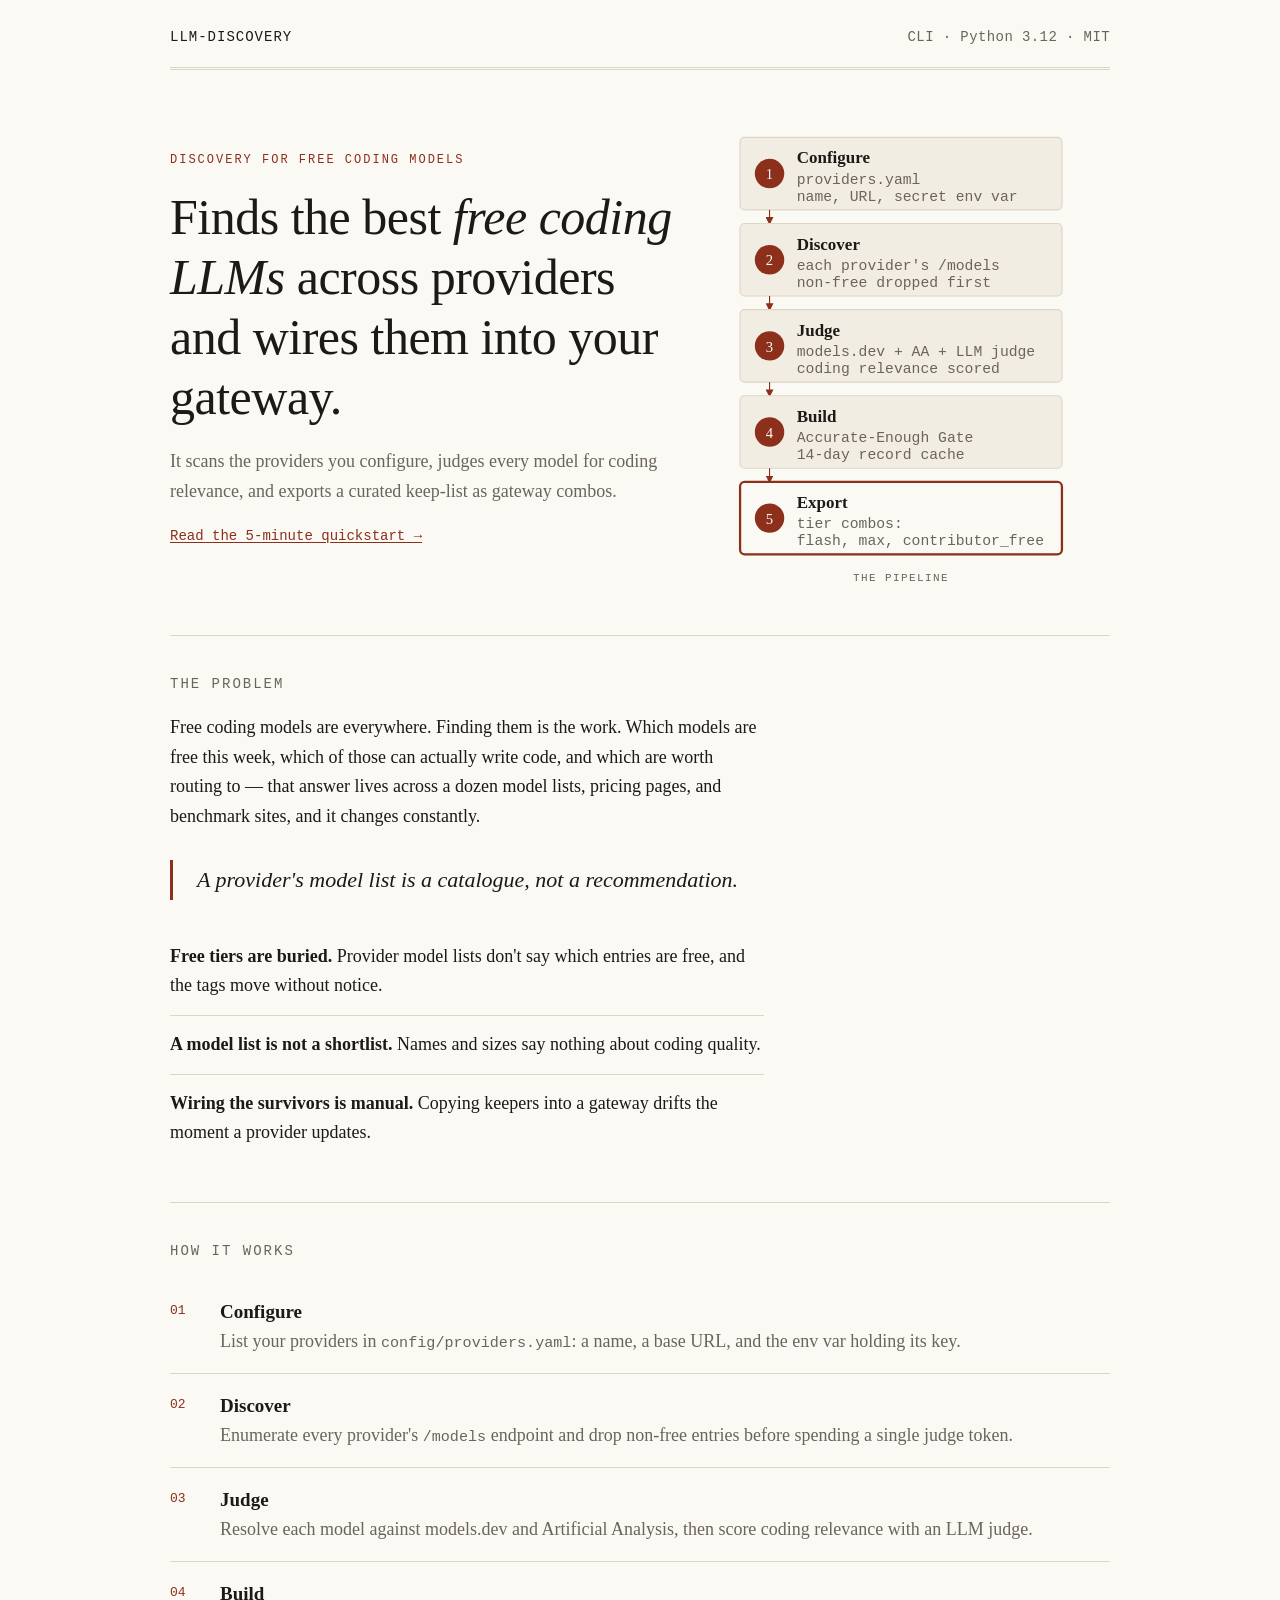
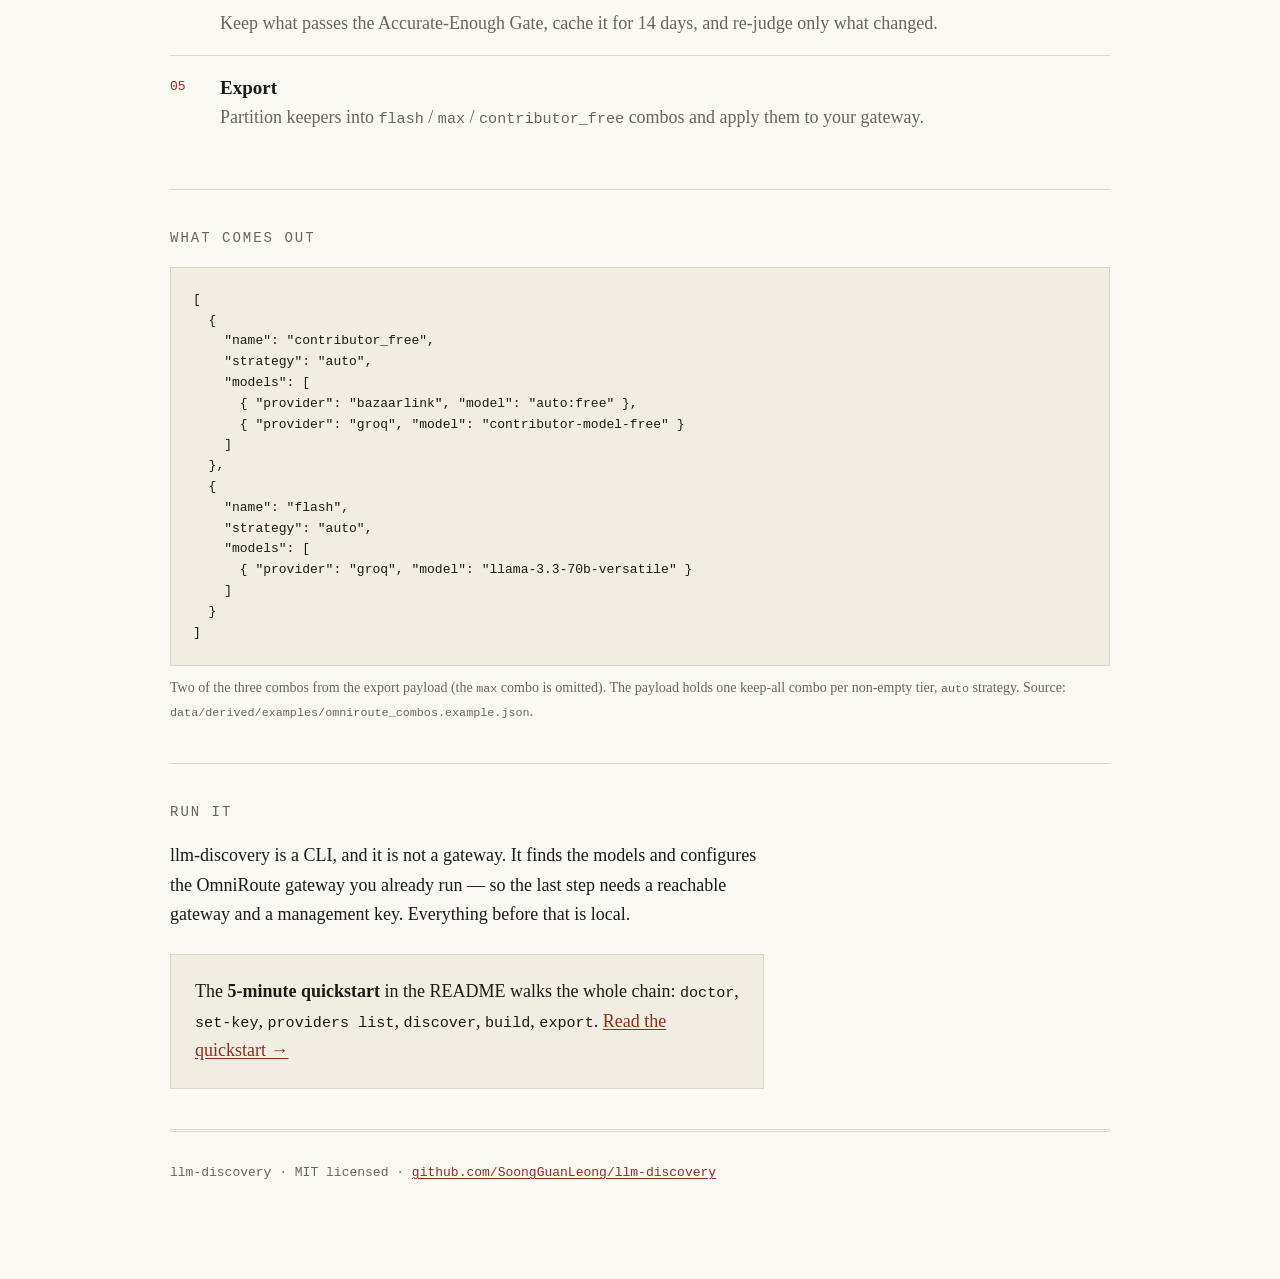
==== commit 83ce7bdf: "docs(readme): standardize quickstart wording and copyable command blocks Rename the README's "Catalo" ====
--- a/site/index.html
+++ b/site/index.html
@@ -5,6 +5,15 @@
 <meta name="viewport" content="width=device-width, initial-scale=1">
 <title>llm-discovery — free coding LLMs, wired into your gateway</title>
 <meta name="description" content="Finds the best free coding LLMs across providers and wires them into your gateway.">
+<link rel="icon" type="image/svg+xml" href="data:image/svg+xml,%3Csvg xmlns='http://www.w3.org/2000/svg' viewBox='0 0 64 64'%3E%3Crect width='64' height='64' rx='10' fill='%23fbf9f4'/%3E%3Ctext x='32' y='46' font-family='Georgia,serif' font-size='44' fill='%238c2f1b' text-anchor='middle'%3Ed%3C/text%3E%3Crect x='18' y='54' width='28' height='3' fill='%238c2f1b'/%3E%3C/svg%3E">
+<meta property="og:type" content="website">
+<meta property="og:site_name" content="llm-discovery">
+<meta property="og:title" content="llm-discovery — free coding LLMs, wired into your gateway">
+<meta property="og:description" content="Finds the best free coding LLMs across providers and wires them into your gateway.">
+<meta property="og:url" content="https://soongguanleong.github.io/llm-discovery/">
+<meta name="twitter:card" content="summary">
+<meta name="twitter:title" content="llm-discovery — free coding LLMs, wired into your gateway">
+<meta name="twitter:description" content="Finds the best free coding LLMs across providers and wires them into your gateway.">
 <style>
   :root {
     --paper: #fbf9f4;
@@ -167,7 +176,7 @@
       <p class="eyebrow">Discovery for free coding models</p>
       <h1>Finds the best <em>free coding LLMs</em> across providers and wires them into your gateway.</h1>
       <p class="lede">It scans the providers you configure, judges every model for coding relevance, and exports a curated keep-list as gateway combos.</p>
-      <p class="read"><a href="https://github.com/SoongGuanLeong/llm-discovery#5-minute-golden-path">Read the 5-minute Golden Path →</a></p>
+      <p class="read"><a href="https://github.com/SoongGuanLeong/llm-discovery#5-minute-quickstart">Read the 5-minute quickstart →</a></p>
     </div>
     <figure class="pipeline">
       <svg viewBox="0 0 300 382" role="img" aria-labelledby="pipe-title pipe-desc">
@@ -275,7 +284,7 @@
     <div class="measure">
       <p>llm-discovery is a CLI, and it is not a gateway. It finds the models and configures the OmniRoute gateway you already run — so the last step needs a reachable gateway and a management key. Everything before that is local.</p>
       <div class="gateway">
-        <p>The <b>5-minute Golden Path</b> in the README walks the whole chain: <code>doctor</code>, <code>set-key</code>, <code>providers list</code>, <code>discover</code>, <code>build</code>, <code>export</code>. <a href="https://github.com/SoongGuanLeong/llm-discovery#5-minute-golden-path">Read the Golden Path →</a></p>
+        <p>The <b>5-minute quickstart</b> in the README walks the whole chain: <code>doctor</code>, <code>set-key</code>, <code>providers list</code>, <code>discover</code>, <code>build</code>, <code>export</code>. <a href="https://github.com/SoongGuanLeong/llm-discovery#5-minute-quickstart">Read the quickstart →</a></p>
       </div>
     </div>
   </section>
